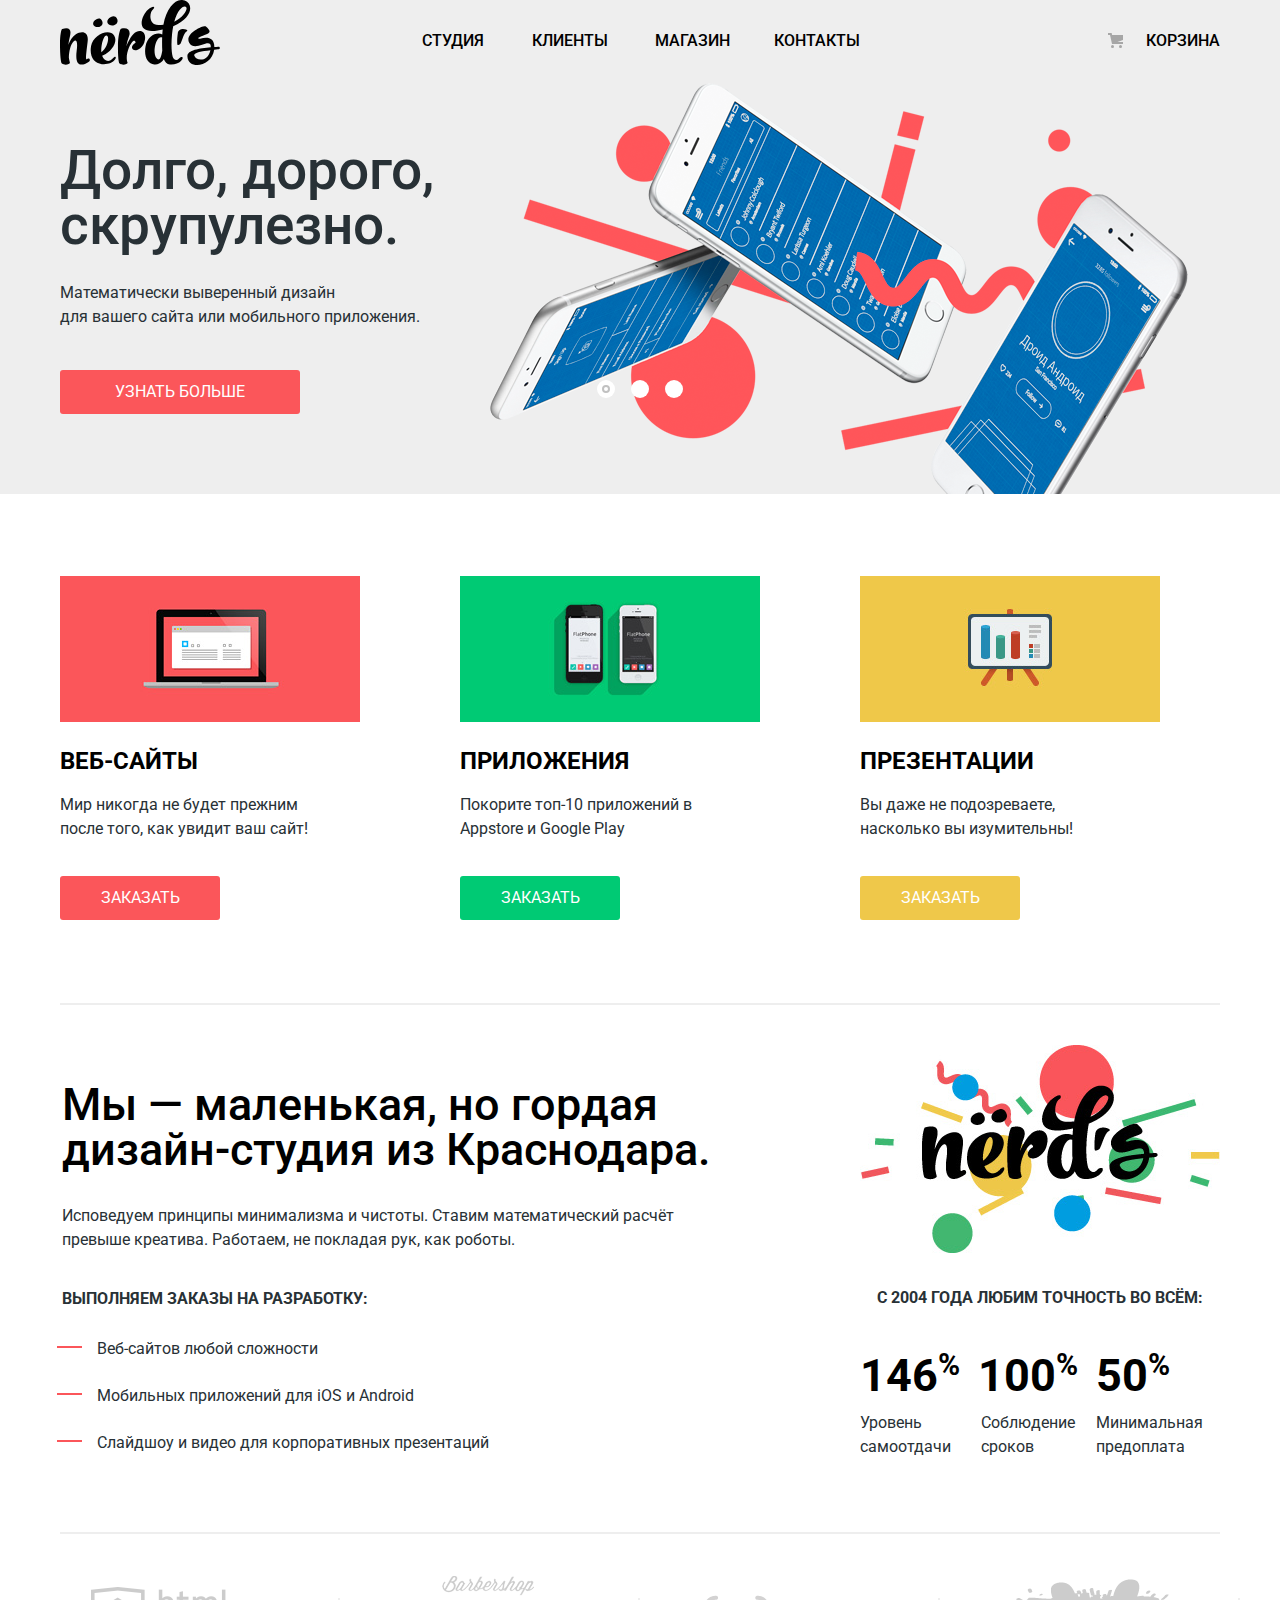
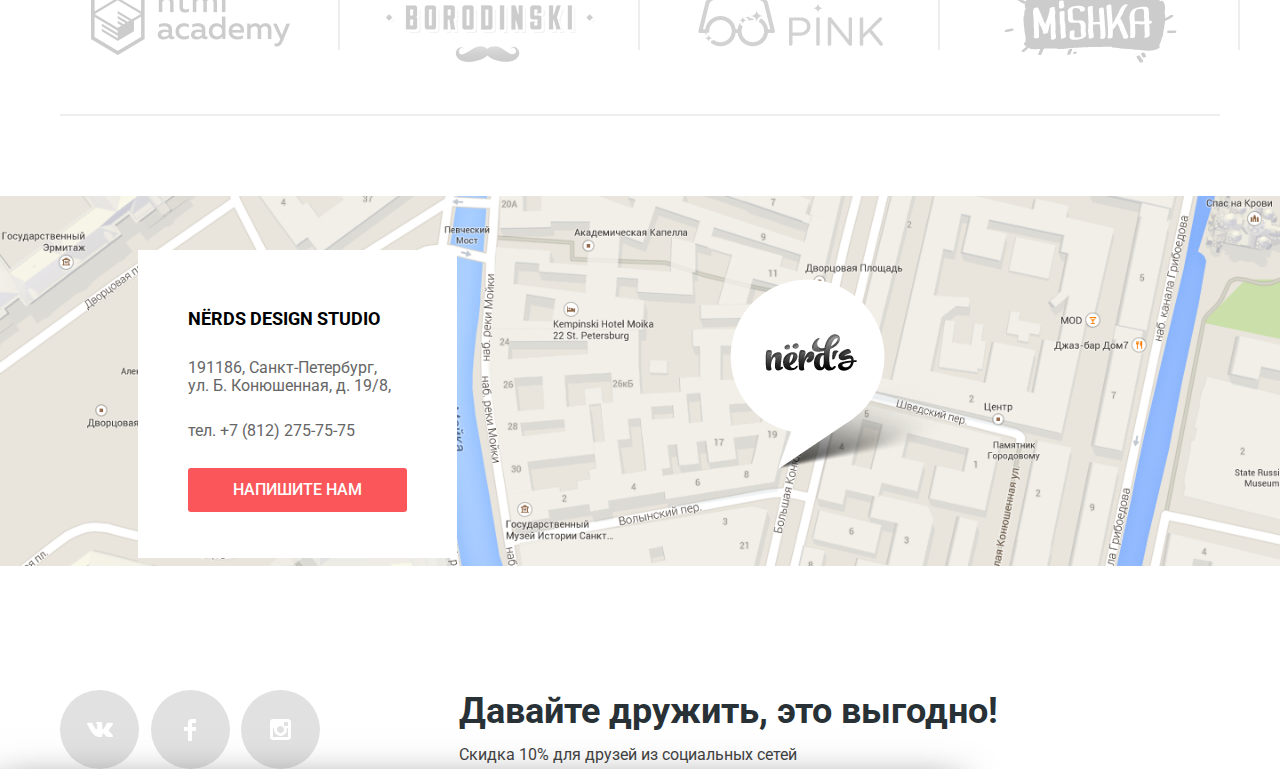
==== index.html @ db9b7631 "homework n 6" ====
<!DOCTYPE html>
<html lang="ru">

<head>
  <meta charset="utf-8">
  <title>HTML Academy: Нёрдс</title>
  <link href="https://fonts.googleapis.com/css?family=Roboto:400,500,700&display=swap&subset=cyrillic" rel="stylesheet">
  <link rel="stylesheet" href="css/normalize.css">
  <link rel="stylesheet" href="css/style.css">
</head>

<body>
  <header class="main-header">
    <div class="container">
      <nav class="main-navigation">
        <a class="main-header-logo">
          <img src="img/nerds-logo.svg" width="160" height="65" alt="Логотип студии Нёрдс">
        </a>
        <ul class="site-navigation reset-list">
          <li><a href="#">Студия</a></li>
          <li><a href="#">Клиенты</a></li>
          <li><a href="catalog.html">Магазин</a></li>
          <li><a href="#">Контакты</a></li>
        </ul>
        <ul class="user-navigation reset-list">
          <li>
            <a class="basket" href="#">Корзина</a>
          </li>
        </ul>
      </nav>
    </div>
  </header>

  <section class="slider">
    <div class="container">
      <h2 class="visually-hidden">Преимущества</h2>
      <input class="visually-hidden" type="radio" id="product-1" name="toggle" checked>
      <input class="visually-hidden" type="radio" id="product-2" name="toggle">
      <input class="visually-hidden" type="radio" id="product-3" name="toggle">

      <div class="slider-controls">
        <label class="slider-controls-item slider-controls-item--1" for="product-1">Первый</label>
        <label class="slider-controls-item slider-controls-item--2" for="product-2">Второй</label>
        <label class="slider-controls-item slider-controls-item--3" for="product-3">Третий</label>

        <i class="active"></i>
        <i></i>
        <i></i>
      </div>

      <ul class="slider-list reset-list">
        <li class="slider-item">
          <h3 class="reset-text">Долго, дорого,<br> скрупулезно.</h3>
          <p class="reset-text">Математически выверенный дизайн <br> для вашего сайта или мобильного приложения.</p>
          <a class="slider-item-button button" href="#">Узнать больше</a>
        </li>
        <li class="slider-item">
          <h3 class="reset-text">Любим математику как никто другой</h3>
          <p class="reset-text">Никакого креатива, только математические формулы <br> для расчета идеальных пропорций.</p>
          <a class="slider-item-button button" href="#">Узнать больше</a>
        </li>
        <li class="slider-item">
          <h3 class="reset-text">Только ночь,<br> только хардкор</h3>
          <p class="reset-text">Работать днем, как все? Мы против этого.<br> Ближе к полуночи работа только начинается.</p>
          <a class="slider-item-button button" href="#">Узнать больше</a>
        </li>
      </ul>
    </div>
  </section>

  <main class="container">
    <h2 class="visually-hidden">Наши услуги</h2>
    <section class="advantages">

      <div class="advantages-item">
        <div class="advantages-image-wrapper">
          <img src="img/advantage-picture-red.png" alt="Заказать веб-сайт" width="300" height="146">
        </div>
        <h3 class="reset-text">Веб-сайты</h3>
        <p class="reset-text">Мир никогда не будет прежним после того, как увидит ваш сайт!</p>
        <a class="button button-advantages" href="#">Заказать</a>
      </div>

      <div class="advantages-item">
        <div class="advantages-image-wrapper">
          <img src="img/advantage-picture-green.png" alt="Заказать приложение" width="300" height="146">
        </div>
        <h3 class="reset-text">Приложения</h3>
        <p class="reset-text">Покорите топ-10 приложений в Appstore и Google Play</p>
        <a class="button green button-advantages" href="#">Заказать</a>
      </div>

      <div class="advantages-item">
        <div class="advantages-image-wrapper">
          <img src="img/advantage-picture-yellow.png" alt="Заказать презентацию" width="300" height="146">
        </div>
        <h3 class="reset-text">Презентации</h3>
        <p class="reset-text">Вы даже не подозреваете, насколько вы изумительны!</p>
        <a class="button yellow button-advantages" href="#">Заказать</a>
      </div>
    </section>


    <h3 class="visually-hidden">О студии Нёрдс</h3>
    <div class="about">
      <section class="studio-nerds">
        <h3 class="who-we-are reset-text">Мы — маленькая, но гордая дизайн-студия из Краснодара.</h3>
        <p class="reset-text">Исповедуем принципы минимализма и чистоты. Ставим математический расчёт превыше креатива.
          Работаем, не покладая рук, как роботы.</p>
        <div class="services-wrapper">
          <h4 class="reset-text">Выполняем заказы на разработку:</h4>
          <ul class="reset-list">
            <li class="services-list">Веб-сайтов любой сложности</li>
            <li class="services-list">Мобильных приложений для iOS и Android</li>
            <li class="services-list">Слайдшоу и видео для корпоративных презентаций</li>
          </ul>
        </div>
      </section>

      <section class="stats-nerds">
        <div class="nerds-picture-wrapper">
          <img src="img/nerds-picture.png" alt="Логотип Студии Нёрдс" width="360" height="208">
        </div>
        <h4 class="what-we-do reset-text">С 2004 года любим точность во всём:</h4>
        <ul class="stat-percents reset-list">
          <li class="percents">146<sup class="percents sup">%</sup></li>
          <li class="percents">100<sup class="percents sup">%</sup></li>
          <li class="percents">50<sup class="percents sup">%</sup></li>
        </ul>
        <ul class="great-conditions reset-list">
          <li class="great-great-conditions">Уровень самоотдачи</li>
          <li class="great-great-conditions">Соблюдение сроков</li>
          <li class="great-great-conditions">Минимальная предоплата</li>
        </ul>
      </section>
    </div>

    <section class="partners">
      <h3 class="visually-hidden">Логотипы партнёров</h3>
      <ul class="partners-list reset-list">
        <li> <a href="https://htmlacademy.ru/intensive/htmlcss"><img src="img/htmlacademy-logo.png" width="199" height="68" alt="Логотип Html Academy"></a></li>
        <li><a href="#"><img src="img/borodinski-logo.png" width="209" height="90" alt="Логотип Бородинский"></a></li>
        <li><a href="#"><img src="img/pink-logo.png" width="185" height="52" alt="Логотип Пинк"></a></li>
        <li><a href="#"><img src="img/mishka-logo.png" width="173" height="84" alt="Логотип Мишка"></a></li>
      </ul>
    </section>
  </main>


  <footer class="main-footer">
    <section class="contacts">
      <h3 class="visually-hidden">Как нас найти?</h3>
      <div class="map-wrapper">
        <div class="write-us">
          <div class="write-us-text">
            <span class="write-us-name reset-text">NЁRDS DESIGN STUDIO</span>
            <address>191186, Санкт-Петербург, <br> ул. Б. Конюшенная, д. 19/8, </address>
            <br>
            <span class="tel">тел. +7 (812) 275-75-75</span>
            <a href="write-us.html" class="button button-write-us">Напишите нам</a>
          </div>
        </div>
        <img src="img/map.png" width="1440" height="416" alt="Карта с адресом компании: ул. Большая Конюшенная 19/8, Санкт-Петербург">
      </div>


    </section>
    <div class="container main-footer-content">
      <section class="footer-social">
        <h3 class="visually-hidden">Студия Нёрдс в соцсетях</h3>
        <ul class="reset-list">
          <li>
            <a class="social-button" href="#"><span class="visually-hidden">В контакте</span>
              <svg xmlns="http://www.w3.org/2000/svg" width="26" height="15" viewBox="0 0 26 15">
                <path fill="#FFF"
                  d="M16.138 11.51c.956-.309 2.18 2.04 3.483 2.939.978.681 1.727.534 1.727.534l3.473-.05s1.815-.112.957-1.554c-.071-.12-.503-1.069-2.585-3.022-2.177-2.043-1.882-1.712.739-5.244 1.597-2.153 2.236-3.468 2.036-4.028-.192-.539-1.365-.399-1.365-.399L20.69.713c-.381.001-.704.119-.851.515-.003.004-.621 1.666-1.445 3.079-1.741 2.989-2.436 3.148-2.724 2.961-.661-.433-.494-1.737-.494-2.664 0-2.897.432-4.105-.846-4.417-.427-.104-.739-.172-1.828-.182-1.392-.021-2.574 0-3.244.329-.445.223-.786.712-.579.74.26.035.843.16 1.155.586.401.552.389 1.789.389 1.789s.229 3.411-.54 3.834c-.528.29-1.25-.302-2.803-3.016-.793-1.388-1.392-2.922-1.392-2.922s-.116-.285-.326-.441c-.25-.185-.6-.244-.6-.244L.848.684S.29.7.085.946c-.182.218-.015.668-.015.668s2.909 6.881 6.203 10.347c3.02 3.182 6.452 2.971 6.452 2.971h1.555s.469-.054.709-.312c.224-.24.214-.691.214-.691s-.031-2.109.935-2.419z" />
              </svg>
            </a>
          </li>
          <li>
            <a class="social-button" href="#"><span class="visually-hidden">Facebook</span>
              <svg xmlns="http://www.w3.org/2000/svg" width="12" height="22" viewBox="0 0 12 22">
                <path fill="#FFF" d="M12 4V0H8a4 4 0 0 0-4 4v4H0v4h4v10h4V12h4V8H8V4h4z" />
              </svg>
            </a>
          </li>
          <li>
            <a class="social-button" href="#"><span class="visually-hidden">Instagram</span>
              <svg xmlns="http://www.w3.org/2000/svg" width="21" height="21" viewBox="0 0 21 21">
                <path fill="#fff"
                  d="M18 0H3C1.35 0 0 1.35 0 3v15c0 1.65 1.35 3 3 3h15c1.65 0 3-1.35 3-3V3c0-1.65-1.35-3-3-3zm-7.5 7c1.93 0 3.5 1.57 3.5 3.5S12.43 14 10.5 14 7 12.43 7 10.5 8.57 7 10.5 7zM18 18H3V9h1.181A6.504 6.504 0 0 0 4 10.5a6.5 6.5 0 1 0 13 0 6.45 6.45 0 0 0-.181-1.5H18zm0-11h-4V3h4z" />
              </svg>
            </a>
          </li>
          <!--здесь может быть еще одна кнопка<li><a class="social-button" href="#"></a></li>-->
        </ul>
      </section>
      <div class="social-discount">
        <h4 class="reset-text">Давайте дружить, это выгодно!</h4>
        <!--здесь нужно поменять х4 на p и добавть скрытый визуалли хидден заголовок "нердс в социальных сетях""-->
        <p class="reset-text">Скидка 10% для друзей из социальных сетей</p>
      </div>
    </div>
  </footer>


  <!--всплывающее окно записи в список-->
  <div class="popup-email-form">
    <h3 class="reset-text">Напишите нам</h3>
    <form class="contact-form" method="post" action="https://echo.htmlacademy.ru">
      <div class="name-email">
        <p class="reset-text">
          <label for="user-name">Ваше имя</label>
          <input class="input-text" id="user-name" type="text" name="name" placeholder="Имя Фамилия">
        </p>
      </div>
      <div class="name-email">
        <p class="reset-text">
          <label for="user-email">Ваш e-mail</label>
          <input class="input-text" id="user-email" type="email" name="email" placeholder="e-mail@example.com">
        </p>
      </div>
      <p class="reset-text">
        <label for="message-text">Текст письма</label>
        <input class="input-text" id="message-text" type="text" name="text" placeholder="В свободной форме">
      </p>
      <button class="button" type="submit">Отправить</button>
    </form>
    <button class="modal-close" type="button">Закрыть</button>
  </div>
</body>

</html>
---- css/style.css ----
body {
  margin: 0;
  padding: 0;
  font-family: "Roboto", Arial, sans-serif;
  font-size: 16px;
  line-height: 24px;
  font-weight: normal;
  font-style: normal;
  text-align: left;
  color: #283136;
  background-color: white;
}

a {
  text-decoration: none;
}

img {
  max-width: 100%;
  height: auto;
}

.visually-hidden:not(:focus):not(:active),
input[type="checkbox"].visually-hidden,
input[type="radio"].visually-hidden {
  position: absolute;
  width: 1px;
  height: 1px;
  margin: -1px;
  border: 0;
  padding: 0;
  white-space: nowrap;
  clip-path: inset(100%);
  clip: rect(0 0 0 0);
  overflow: hidden;
}

.main-header {
  background-color: #eeeeee;
}

.button {
  display: inline-block;
  width: 240px;
  padding: 13px 0;
  color: #ffffff;
  font-size: 16px;
  line-height: 18px;
  text-transform: uppercase;
  text-align: center;
  text-decoration: none;
  background-color: #fb565a;
  border-radius: 3px;
  border: none;
}

.button:hover,
.button:focus {
  background-color: #e74246;
}

.button:active {
  color: rgba(255, 255, 255, 0.3);
  background-color: #d7373b;
  box-shadow: 0 3px rgba(0, 0, 0, 0.1) inset;
}

.button.green {
  background-color: #00ca74;
}

.button.yellow {
  background-color: #efc84a;
}

.button-advantages {
  width: 160px;
  text-align: center;
}

.button.button-write-us {
  width: 219px;
  font-weight: 500;
  text-align: center;
}

.button.button-write-us:hover,
.button.button-write-us:focus {
  background-color: #e74246;
  outline: inherit;
}

.button.button-write-us:active {
  box-shadow: inset 0px 3px 0 0 rgba(0, 1, 1, 0.1);
  background-color: #d7373b;
}

.button.button-sort-by {
  width: 260px;
  height: 50px;
  background-color: #eeeeee;
  font: inherit;
  font-size: 16px;
  line-height: 18px;
  font-weight: 500;
  color: #000000;
}

.button.button-sort-by:hover,
.button.button-sort-by:focus {
  background-color: #dfdfdf;
  outline: inherit;
}

.button.button-sort-by:active {
  box-shadow: inset 0px 3px 0 0 rgba(0, 1, 1, 0.1);
  background-color: #d5d5d5;
  outline: #d5d5d5;
}

.button.button-price {
  width: 200px;
  font-size: 16px;
  font-weight: 500;
  text-align: center;
  color: #ffffff;
  margin: 0 auto;
}

.reset-text {
  margin: 0;
}

.reset-list {
  padding: 0;
  margin: 0;
  list-style: none;
}

.reset-fieldset {
  margin: 0;
  padding: 0;
  border: 0;
}

/*navigation*/
.main-navigation {
  display: flex;
  text-transform: uppercase;
  align-items: center;
}

.main-header-logo {
  width: 160px;
  height: 65px;
}

.main-header-logo[href]:hover img {
  opacity: 80%;
}

.main-header-logo[href]:active img {
  opacity: 30%;
}

.site-navigation {
  display: flex;
  flex-wrap: wrap;
  width: 445px;
  margin-left: 202px;
  margin-right: 0;
  padding-top: 17px;
}

.site-navigation li {
  margin-right: 48px;
}

.site-navigation li:nth-child(2) {
  margin-right: 47px;
}

.site-navigation li:nth-child(3) {
  margin-right: 44px;
}

.site-navigation li:last-child {
  margin-right: 0;
}

.site-navigation a {
  line-height: 30px;
  color: #000000;
  font-weight: 500;
}

.site-navigation a:hover {
  color: #fb565a;
}

.site-navigation a:active {
  color: rgba(0, 0, 0, 0.3);
}

.user-navigation {
  width: 112px;
  display: flex;
  justify-content: flex-end;
  list-style: none;
  text-decoration: none;
  color: #283136;
  margin: 0;
  margin-left: auto;
  padding: 0;
  padding-top: 10px;
}

.user-navigation a {
  display: flex;
  justify-content: flex-end;
  text-decoration: none;
  color: #000000;
  font-weight: 500;
}

.user-navigation a:hover {
  color: #fb565a;
}

.user-navigation a:active {
  color: rgba(0, 0, 0, 0.3);
}

.user-navigation .basket {
  position: relative;
  padding-left: 27px;
  padding-top: 6px;
}

.basket::before {
  content: "";
  position: absolute;
  top: 10px;
  left: -11px;
  width: 15px;
  height: 15px;
  background-image: url("../img/basket-icon.svg");
  background-repeat: no-repeat;
}

.container {
  width: 1200px;
  margin: 0 auto;
  padding: 0 20px;
  box-sizing: border-box;
}

/*slider*/
/*здесь проверить переключается ли???*/
.slider {
  position: relative;
  background-color: #eeeeee;
  margin-bottom: 82px;
}

.slider-controls {
  position: absolute;
  left: 50%;
  bottom: 104px;
  z-index: 100;
  width: 160px;
  height: 18px;
  text-align: center;
  font-size: 0;
  transform: translateX(-50%);
}

.slider-controls i {
  position: relative;
  display: inline-block;
  width: 18px;
  height: 18px;
  padding: 8px;
  border-radius: 50%;
  cursor: pointer;
}

.slider-controls i::after {
  content: "";
  position: absolute;
  top: 8px;
  left: 8px;
  z-index: 1;
  width: 18px;
  height: 18px;
  background: #ffffff;
  border-radius: 50%;
}

.slider-controls .active::before {
  content: "";
  position: absolute;
  left: 50%;
  top: 50%;
  z-index: 2;
  width: 4px;
  height: 4px;
  margin: -4px;
  background-color: inherit;
  border: 2px solid #c1c1c1;
  border-radius: 50%;
}

.slider-list {
  margin: 0;
  padding: 0;
}

.slider-item {
  display: none;
  padding: 78px 0 80px 0;
}

.slider-item:nth-child(1) {
  display: block;
}

.slider-item:nth-child(1) {
  background-image: url("../img/slide1.png");
  background-repeat: no-repeat;
  background-position: 93% 18px;
}

.slider-item:nth-child(2) {
  background-image: url("../img/slide2.png");
  background-repeat: no-repeat;
  background-position: 100% 0;
}

.slider-item:nth-child(3) {
  background-image: url("../img/slide3.png");
  background-repeat: no-repeat;
  background-position: 100% 20px;
}

.slider-item h3 {
  max-width: 600px;
  margin: 0;
  margin-bottom: 27px;
  font-size: 55px;
  line-height: 55px;
  font-weight: 500;
}

.slider-item p {
  max-width: 430px;
  margin: 0;
  padding-top: 1px;
  margin-bottom: 41px;
}

/*main-index*/
.advantages {
  margin: 0;
  padding: 0;
  display: flex;
  border-bottom: 2px solid #eeeeee;
}

.advantages-image-wrapper {
  width: 300px;
  height: 146px;
  margin-bottom: 24px;
}

.advantages-item {
  width: 300px;
  margin-right: 100px;
  margin-bottom: 83px;
}

.advantages-item:last-child {
  margin-right: 0;
}

.advantages-item p {
  width: 264px;
  margin-bottom: 3px;
}

.advantages h3 {
  margin-bottom: 17px;
  font-size: 24px;
  font-weight: bold;
  line-height: 30px;
  letter-spacing: normal;
  text-align: left;
  text-transform: uppercase;
  color: #000000;
}

.advantages-item p {
  margin-bottom: 35px;
}

.about {
  display: flex;
  justify-content: space-between;
  margin-bottom: 54px;
  padding-left: 2px;
}

.about li {
  list-style: none;
}

.studio-nerds {
  width: 650px;
  text-align: left;
  display: flex;
  flex-direction: column;
}

.who-we-are {
  padding-bottom: 32px;
  padding-top: 77px;
  font-size: 45px;
  line-height: 45px;
  font-weight: 500;
  text-align: left;
  color: #000000;
}

.studio-nerds p {
  margin-bottom: 35px;
  font-size: 16px;
  text-align: left;
  line-height: 24px;
  color: #283136;
  width: 616px;
}

.services-wrapper {
  display: flex;
  flex-direction: column;
  width: 429px;
}

.services-list {
  position: relative;
  padding-left: 26px;
}

.services-list::before {
  content: "";
  position: absolute;
  top: 10px;
  margin-top: -1px;
  left: -5px;
  width: 25px;
  height: 2px;
  background-color: #fb565a;
  background-repeat: no-repeat;
}

.studio-nerds h4 {
  margin-bottom: 26px;
  text-align: left;
  font-size: 16px;
  font-weight: bold;
  line-height: 24px;
  text-transform: uppercase;
}

.studio-nerds li {
  vertical-align: top;
  padding-left: 35px;
  padding-bottom: 23px;
  line-height: 24px;
}

.nerds-picture-wrapper {
  margin-top: 40px;
  margin-bottom: 33px;
  width: 360px;
  height: 208px;
}

.stats-nerds {
  display: flex;
  flex-direction: column;
  width: 360px;
}

.what-we-do {
  margin-bottom: 50px;
  font-size: 16px;
  font-weight: bold;
  line-height: 24px;
  text-align: center;
  text-transform: uppercase;
}

.stat-percents {
  display: flex;
  flex-wrap: wrap;
  justify-content: space-between;
  width: 310px;
  font-size: 45px;
  font-weight: bold;
  line-height: 10px;
  text-align: left;
  color: #000000;
  margin-bottom: 30px;
}

.percents {
  font-size: 45px;
  font-weight: bold;
  line-height: 10px;
  text-align: left;
}

.sup {
  font-size: 30px;
}

.great-conditions {
  display: flex;
  flex-wrap: nowrap;
  justify-content: space-between;
  width: 390px;
}

.great-great-conditions {
  display: flex;
  align-items: flex-start;
}

.partners {
  border-top: 2px solid #eeeeee;
  border-bottom: 2px solid #eeeeee;
  margin-bottom: 80px;
}

.partners-list {
  display: flex;
}

.partners-list a {
  display: block;
}

.partners-list li {
  position: relative;
  display: flex;
  align-items: center;
  justify-content: center;
  width: 260px;
  height: 180px;
  margin-right: 40px;
}

.partners-list li::after {
  position: absolute;
  top: 50%;
  right: -20px;
  content: "";
  width: 2px;
  height: 52px;
  margin-top: -26px;
  background-color: #eeeeee;
}

.partners-list li:last-child {
  margin-right: 0;
}

.contacts {
  display: flex;
  justify-content: center;
}

/*catalog*/
.catalog-title-wrapper {
  background-color: #eeeeee;
  margin-bottom: 60px;
}

.catalog {
  width: 760px;
}

.catalog-title {
  text-align: center;
  margin: 0;
  padding: 0;
  padding-top: 80px;
  padding-bottom: 105px;
  font-size: 55px;
  line-height: 55px;
  font-weight: 500;
}

.catalog-columns {
  display: flex;
}

.price-and-item-type-filter {
  display: flex;
  flex-direction: column;
}

.catalog-shop {
  width: 760px;
  flex-wrap: wrap;
}

.catalog-list {
  display: flex;
  flex-wrap: wrap;
  padding: 0;
  list-style: none;
  margin-bottom: 40px;
}

.catalog-item {
  position: relative;
  width: 360px;
  margin-bottom: 20px;
}

.catalog-item:nth-child(2n) {
  margin-left: 40px;
}

.catalog-item:hover .catalog-popup {
  display: block;
}

.catalog-image-wrapper {
  display: flex;
  position: relative;
  width: 360px;
  height: 576px;
}

.catalog-popup {
  display: none;
  position: absolute;
  bottom: 0;
  left: 0;
  width: 360px;
  min-height: 231px;
  background-color: #eeeeee;
  text-align: center;
  padding-bottom: 43px;
}

.catalog-popup h3 {
  font-size: 18px;
  line-height: 30px;
  font-weight: bold;
  text-align: center;
  text-transform: uppercase;
  padding-top: 35px;
  padding-bottom: 25px;
}

.catalog-popup a {
  color: #000000;
  text-align: center;
}

.catalog-popup p {
  padding-bottom: 30px;
  font-size: 16px;
  line-height: 18px;
  text-align: center;
  color: #666666
}

.filters-section {
  display: flex;
  width: 261px;
  margin-right: 140px;
  flex-direction: column;
}

.legend {
  font-size: 18px;
  font-weight: bold;
  line-height: 30px;
  color: #000000;
  text-transform: uppercase;
}

.price-sorter {
  display: flex;
  align-items: center;
  margin-bottom: 59px;
}

.sort-title {
  margin-right: 257px;
  font-size: 18px;
  line-height: 18px;
  text-align: left;
  color: #000000;
  font-weight: bold;
  text-transform: uppercase;
}

.sort-by-category {
  display: flex;
}

.type-sorter-category {
  font-size: 14px;
  line-height: 18px;
  text-align: left;
  color: rgba(0, 0, 0, 0.3);
  text-transform: uppercase;
  margin-right: 27px;
}

.name-sorter-category {
  font-size: 14px;
  line-height: 18px;
  text-align: left;
  color: rgba(0, 0, 0, 0.3);
  text-transform: uppercase;
  margin-right: 48px;
}

.price-sorter-category {
  color: #000000;
  font-size: 14px;
  line-height: 18px;
  text-align: left;
  text-transform: uppercase;
  margin-right: 26px;
}

.down-icon {
  margin-right: 18px;
}

.up-icon {
  margin-right: 0;
}

.sort-by-priority {
  display: flex;
}

.filter-item {
  margin: 0;
  padding: 0;
  border: none;
  margin-bottom: 60px;
}

.range-filter {
  width: 260px;
  margin-top: 49px;
}

.filter-item legend {
  font-size: 18px;
  line-height: 24px;
  text-transform: uppercase;
  font-weight: 700;
}

.range-controls {
  position: relative;
  height: 41px;
  margin-bottom: 15px;
  padding-top: 39px;
  padding-right: 20px;
  padding-left: 20px;
  background-color: #f1f1f1;
  border-radius: 5px;
}

.range-controls .scale {
  height: 2px;
  background: #d7dcde;
}

.range-controls .bar {
  width: 70%;
  height: 2px;
  background: #00ca74;
}

.range-controls .toggle {
  position: absolute;
  top: 31px;
  left: 0;
  width: 4px;
  height: 4px;
  padding: 0;
  border: 8px solid #ffffff;
  background-color: #ababab;
  box-shadow: 0 2px 1px 0 #cfcfcf;
  border-radius: 50%;
  cursor: pointer;
}

.range-controls .toggle-min {
  left: 50px;
}

.range-controls .toggle-max {
  left: 110px;
}

.price-controls {
  font-size: 0;
}

.price-controls label {
  display: inline-block;
  width: 50%;
  font-size: 16px;
  text-transform: uppercase;
}

.price-controls input {
  width: 60px;
  padding: 8px 10px;
  margin-left: 10px;
  font-family: Roboto, Arial, sans-serif;
  font-size: 16px;
  text-align: center;
  color: #283136;
  border: none;
  border-radius: 5px;
  background: #f1f1f1;
}

.max-price {
  text-align: right;
}

.price-fieldset {
  margin-bottom: 62px;
}

.price-fieldset legend {
  margin-bottom: 56px;
}

.grid-fieldset {
  margin-bottom: 38px;
}

.grid-fieldset legend {
  margin-bottom: 21px;
}

.specificities-fieldset {
  margin-bottom: 50px;
}

.specificities-fieldset legend {
  margin-bottom: 22px;
}

.type li {
  margin-bottom: 15px;
}

.type li:last-child {
  margin-bottom: 0;
}

.details li {
  margin-bottom: 17px;
}

.details li:last-child {
  margin-bottom: 0;
}

.pagination-list {
  display: flex;
  flex-wrap: wrap;
  padding: 0;
  margin: 0;
  list-style: none;
}

.pagination-item {
  margin-right: 11px;
  font-weight: 500;
  text-align: center;
  text-transform: uppercase;
}

.pagination-item:last-child {
  margin-right: 0;
}

.pagination-item a {
  display: flex;
  text-align: center;
  padding-top: 16px;
  padding-right: 20px;
  padding-left: 16px;
  padding-bottom: 18px;
  color: #000000;
  background-color: #eeeeee;
  font-weight: 500;
  line-height: 15.5px;
  border: #dbdbdb solid 3px;
}

.pagination-item a:focus {
  background-color: #d5d5d5;
  opacity: 0.3;
}

.pagination-item a:active {
  color: #000000;
  box-shadow: inset 0px 3px 0 0 rgba(0, 1, 1, 0.1);
  background-color: #d5d5d5;
  border: #dbdbdb solid 3px;
}

.pagination-item-current a {
  color: #000000;
  background-color: #ffffff;
  border: #dbdbdb solid 3px;
  padding-top: 16px;
  padding-right: 20px;
  padding-left: 16px;
  padding-bottom: 18px;
}

.pagination-item a[href]:hover {
  background-color: #dfdfdf;
}

.pagination-item a[href]:focus,
.pagination-item a[href]:active {
  background-color: #d5d5d5;
  opacity: 0.3;
}

.pagination-item-next a {
  display: flex;
  background-color: #eeeeee;
  color: #000000;
  line-height: 18px;
  text-align: center;
  padding-top: 19px;
  padding-right: 79px;
  padding-bottom: 19px;
  padding-left: 78px;
  text-transform: uppercase;
  font-weight: 500;
}

/*footer*/
.main-footer .container {
  display: flex;
  align-items: center;
}

.map-wrapper {
  position: relative;
  width: 1440px;
  height: 416px;
  margin-bottom: 78px;
}

.map-wrapper::after {
  content: "";
  background-image: url(../img/map-marker.png);
  left: 57%;
  top: 20%;
  background-repeat: no-repeat;
  position: absolute;
  width: 231px;
  height: 190px;
}

.write-us {
  position: absolute;
  width: 319px;
  height: 308px;
  background-color: white;
  top: 54px;
  left: 138px;
}

.write-us-text {
  padding-top: 54px;
  padding-right: 50px;
  padding-left: 50px;
}

.write-us-name {
  display: inline-block;
  text-align: left;
  font-size: 18px;
  font-weight: bold;
  line-height: 30px;
  color: #000000;
  text-transform: uppercase;
  margin-bottom: 25px;
}

.write-us address {
  line-height: 18px;
  text-align: left;
  font-style: normal;
  color: #666666;
}

.tel {
  display: block;
  font-size: 16px;
  font-weight: normal;
  text-align: left;
  color: #666666;
  padding-bottom: 25px;
}

.main-footer {
  margin-top: 69px;
}

.footer-social {
  display: flex;
  list-style: none;
  margin-right: 139px;
}

.footer-social ul {
  display: flex;
  flex-wrap: wrap;
  justify-content: space-between;
  width: 260px;
  margin: 0 auto;
  padding: 0;
  list-style: none;
}

.social-button {
  display: flex;
  align-items: center;
  justify-content: center;
  width: 79px;
  height: 79px;
  border-radius: 50%;
  background-color: #e1e1e1;
}

.social-button:hover {
  background-color: #e74246;
}

.social-button:focus,
.social-button:active {
  background-color: #d7373b;
}

.social-button:hover path {
  fill: white;
}

.social-button:focus path {
  fill: #eeeeee;
  opacity: 0.3;
}

.social-button:active path {
  fill: #eeeeee;
  opacity: 0.3;
}

.social-discount {
  width: 545px;
}

.social-discount h4 {
  display: flex;
  font-size: 36px;
  font-weight: bold;
  line-height: 36px;
}

.social-discount p {
  display: flex;
  font-size: 16px;
  line-height: 22px;
  color: #444444;
  text-align: left;
  font-style: normal;
  padding-top: 15px;
}

/*модальное окно*/

/*.popup-email-form {
  display: none;
}*/
.popup-email-form {
  display: flex;
  position: fixed;
  text-align: center;
  width: 960px;
  height: 590px;
  background-color: #eeeeee;
  box-shadow: 0px 20px 40px 0 rgba(0, 1, 1, 0.75);
}

.popup-email-form h3 {
  display: flex;
  width: 306px;
  height: 33px;
  font-size: 45px;
  font-weight: 500;
  line-height: 45px;
  text-align: left;
  color: #000000;
}

.popup-email-form p {
  width: 360px;
  height: 50px;
  border: solid 2px #d7dcde;
}

.popup-email-form input {
  width: 100%;
  border: solid 2px #d7dcde;
}

.input-text {
  vertical-align: center;
  font: inherit;
  color: rgba(68, 68, 68, 0.5);
  font-size: 16px;
  line-height: 18px;
  text-align: left;
  background-color: #ffffff;
  border: 2px solid  #d7dcde;
}

.input-text:hover {
  border: 2px solid  #b4b9bb;
}
.input-text:focus {
  border: 2px solid #000000;
}
.input-text:invalid {
  color: #e74246;
  border: 2px solid #e74246;
}

.popup-email-form .text-message-content {
  width: 100%;
}

.name-email {
  display: flex;
  justify-content: space-between;
  font-size: 16px;
  line-height: 18px;
  font-weight: bold;
  text-align: left;
  color: #000000;
}

.close-button {
  position: absolute;
  top: 490%;
  left: 20%;
  width: 21px;
  height: 21px;
}
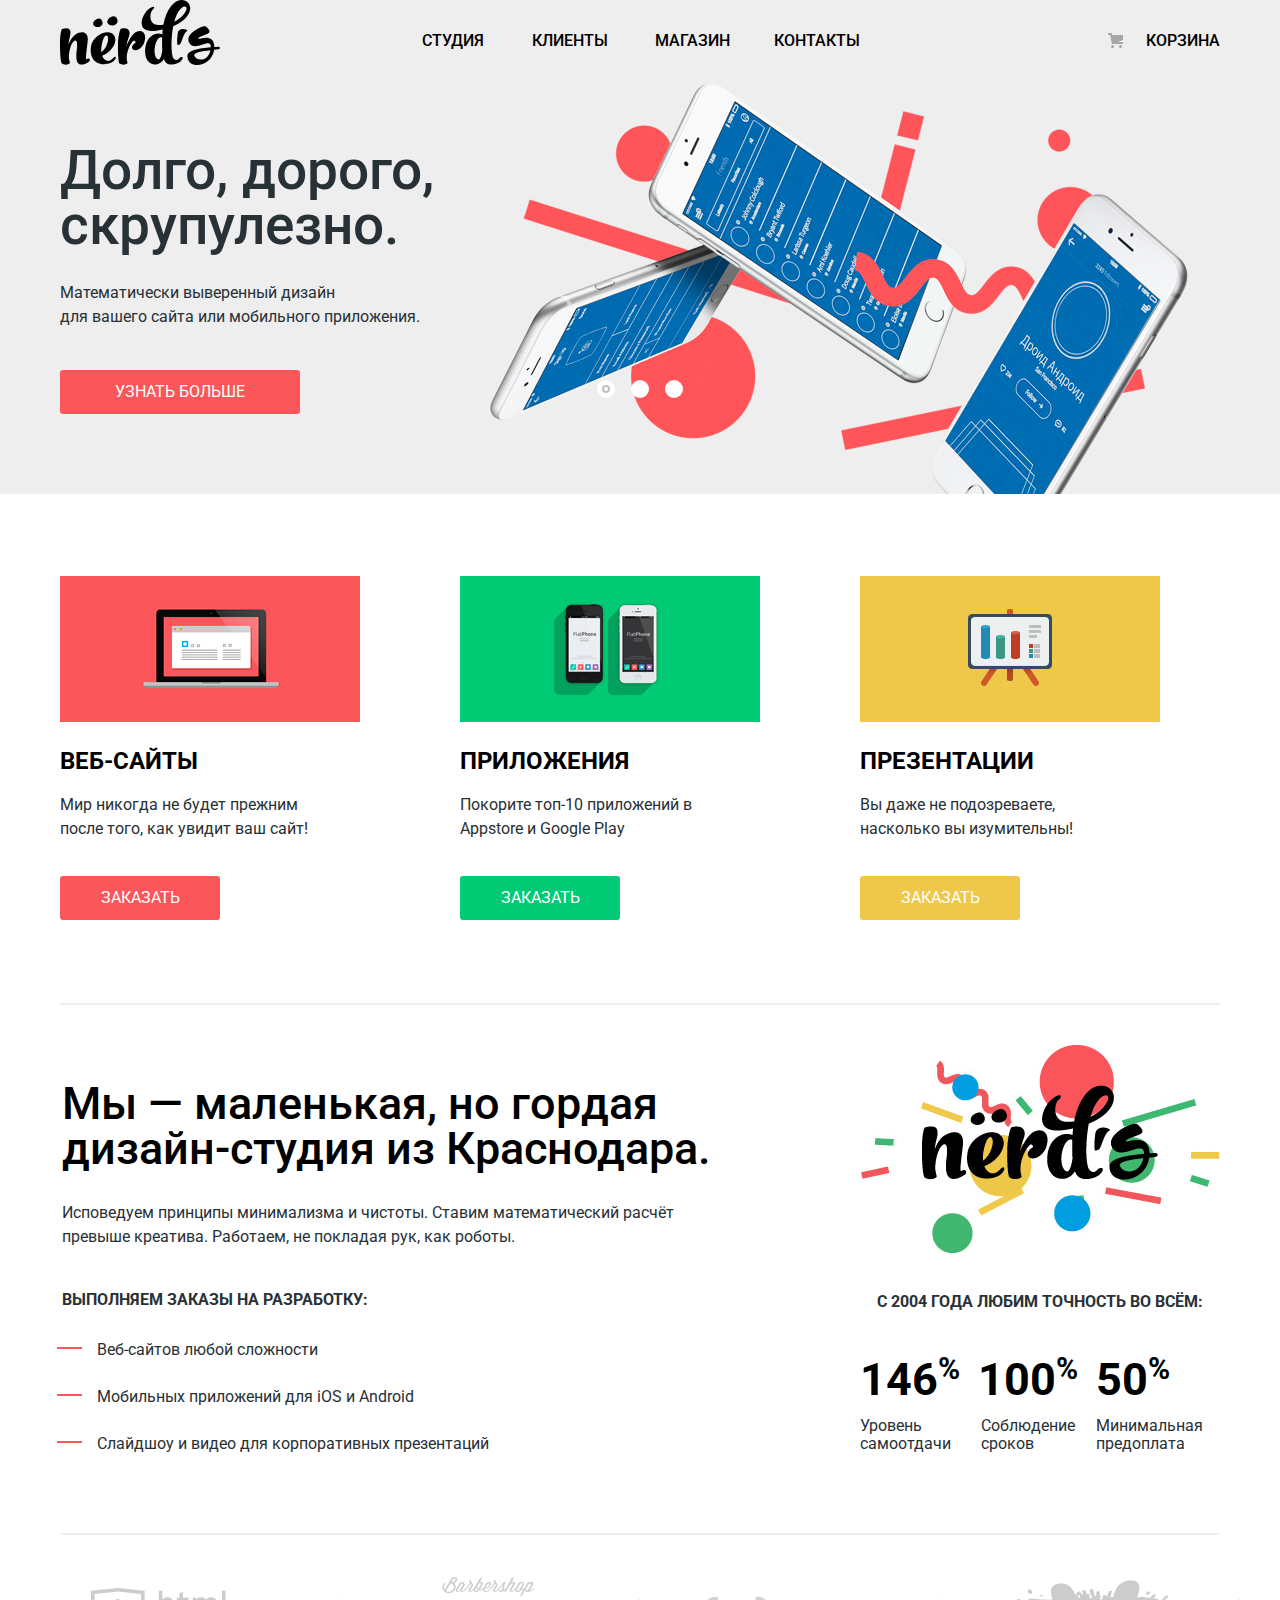
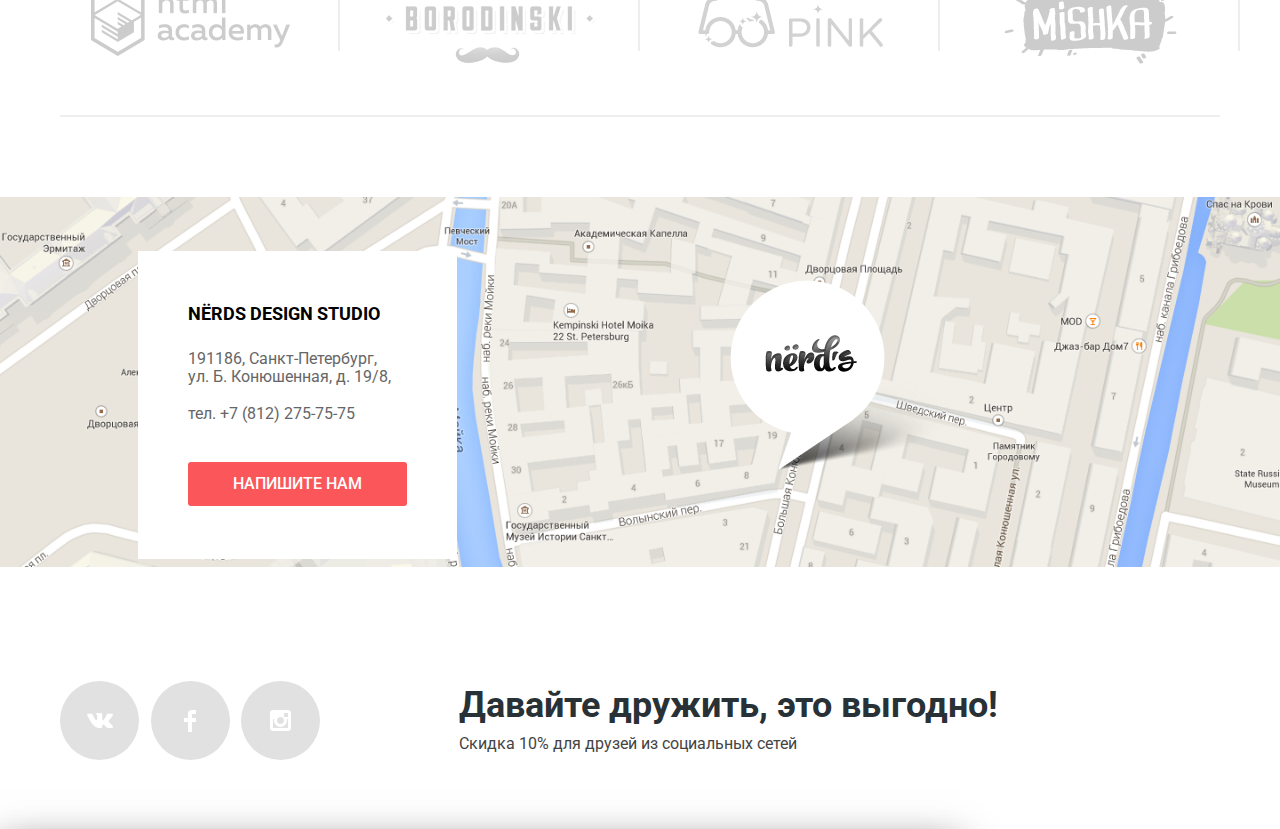
==== commit f3b0b6c9: "homework N 7" ====
--- a/index.html
+++ b/index.html
@@ -138,10 +138,10 @@
     <section class="partners">
       <h3 class="visually-hidden">Логотипы партнёров</h3>
       <ul class="partners-list reset-list">
-        <li> <a href="https://htmlacademy.ru/intensive/htmlcss"><img src="img/htmlacademy-logo.png" width="199" height="68" alt="Логотип Html Academy"></a></li>
-        <li><a href="#"><img src="img/borodinski-logo.png" width="209" height="90" alt="Логотип Бородинский"></a></li>
-        <li><a href="#"><img src="img/pink-logo.png" width="185" height="52" alt="Логотип Пинк"></a></li>
-        <li><a href="#"><img src="img/mishka-logo.png" width="173" height="84" alt="Логотип Мишка"></a></li>
+        <li class="partners-item partners-item--htmlacademy"><a href="https://htmlacademy.ru/intensive/htmlcss"><img src="img/htmlacademy-logo.png" width="199" height="68" alt="Логотип Html Academy"></a></li>
+        <li class="partners-item partners-item--borodinski"><a href="#"><img src="img/borodinski-logo.png" width="209" height="90" alt="Логотип Бородинский"></a></li>
+        <li class="partners-item partners-item--pink"><a href="#"><img src="img/pink-logo.png" width="185" height="52" alt="Логотип Пинк"></a></li>
+        <li class="partners-item partners-item--mishka"><a href="#"><img src="img/mishka-logo.png" width="173" height="84" alt="Логотип Мишка"></a></li>
       </ul>
     </section>
   </main>
--- a/css/style.css
+++ b/css/style.css
@@ -41,6 +41,7 @@
 
 .button {
   display: inline-block;
+  vertical-align: baseline;
   width: 240px;
   padding: 13px 0;
   color: #ffffff;
@@ -198,8 +199,25 @@
   color: #fb565a;
 }
 
+.site-navigation a:focus {
+  color: rgba(0, 0, 0, 0.3);
+}
+
 .site-navigation a:active {
-  color: rgba(0, 0, 0, 0.3);
+  position: relative;
+  color: #000000;
+}
+
+.site-navigation a:active::after {
+  content: "";
+  position: absolute;
+  top: 100%;
+  left: 0;
+  margin-top: 12px;
+  width: 74px;
+  height: 2px;
+  background-color: #fb565a;
+  background-repeat: no-repeat;
 }
 
 .user-navigation {
@@ -278,6 +296,7 @@
 .slider-controls i {
   position: relative;
   display: inline-block;
+  vertical-align: baseline;
   width: 18px;
   height: 18px;
   padding: 8px;
@@ -422,8 +441,8 @@
 }
 
 .who-we-are {
-  padding-bottom: 32px;
-  padding-top: 77px;
+  padding-bottom: 30px;
+  padding-top: 76px;
   font-size: 45px;
   line-height: 45px;
   font-weight: 500;
@@ -432,7 +451,7 @@
 }
 
 .studio-nerds p {
-  margin-bottom: 35px;
+  margin-bottom: 39px;
   font-size: 16px;
   text-align: left;
   line-height: 24px;
@@ -481,7 +500,7 @@
 
 .nerds-picture-wrapper {
   margin-top: 40px;
-  margin-bottom: 33px;
+  margin-bottom: 37px;
   width: 360px;
   height: 208px;
 }
@@ -519,6 +538,7 @@
   font-weight: bold;
   line-height: 10px;
   text-align: left;
+  margin-bottom: 2px;
 }
 
 .sup {
@@ -535,6 +555,8 @@
 .great-great-conditions {
   display: flex;
   align-items: flex-start;
+  font-size: 16px;
+  line-height: 18px;
 }
 
 .partners {
@@ -591,6 +613,10 @@
   width: 760px;
 }
 
+.catalog-shop {
+  padding-top: 30px;
+}
+
 .catalog-title {
   text-align: center;
   margin: 0;
@@ -621,13 +647,13 @@
   flex-wrap: wrap;
   padding: 0;
   list-style: none;
-  margin-bottom: 40px;
+  margin-bottom: -10px;
 }
 
 .catalog-item {
   position: relative;
   width: 360px;
-  margin-bottom: 20px;
+  margin-bottom: 73px;
 }
 
 .catalog-item:nth-child(2n) {
@@ -643,6 +669,23 @@
   position: relative;
   width: 360px;
   height: 576px;
+}
+
+.catalog-image-wrapper::before {
+  content: "";
+  position: absolute;
+  top: -40px;
+  left: 0px;
+  width: 360px;
+  height: 40px;
+  background-image: url("../img/browser.svg");
+  background-repeat: no-repeat;
+  background-position: 0 0;
+  opacity: 0.12;
+}
+
+.catalog-image-wrapper:hover::before {
+  opacity: 1;
 }
 
 .catalog-popup {
@@ -667,6 +710,15 @@
   padding-bottom: 25px;
 }
 
+.catalog-popup h3:hover {
+  color: #fb565a;
+}
+
+.catalog-popup h3:focus,
+.catalog-popup h3:active {
+  color: rgba(0, 0, 0, 0.3);
+}
+
 .catalog-popup a {
   color: #000000;
   text-align: center;
@@ -680,6 +732,7 @@
   color: #666666
 }
 
+/*разметка фильтров*/
 .filters-section {
   display: flex;
   width: 261px;
@@ -702,7 +755,8 @@
 }
 
 .sort-title {
-  margin-right: 257px;
+  margin-top: -5px;
+  margin-right: 264px;
   font-size: 18px;
   line-height: 18px;
   text-align: left;
@@ -737,6 +791,7 @@
   color: #000000;
   font-size: 14px;
   line-height: 18px;
+  font-weight: normal;
   text-align: left;
   text-transform: uppercase;
   margin-right: 26px;
@@ -776,7 +831,7 @@
 .range-controls {
   position: relative;
   height: 41px;
-  margin-bottom: 15px;
+  margin-bottom: 17px;
   padding-top: 39px;
   padding-right: 20px;
   padding-left: 20px;
@@ -810,19 +865,21 @@
 }
 
 .range-controls .toggle-min {
-  left: 50px;
+  left: 20px;
 }
 
 .range-controls .toggle-max {
-  left: 110px;
+  left: 60%;
 }
 
 .price-controls {
   font-size: 0;
+  margin-bottom: -5px;
 }
 
 .price-controls label {
   display: inline-block;
+  vertical-align: baseline;
   width: 50%;
   font-size: 16px;
   text-transform: uppercase;
@@ -854,13 +911,103 @@
 }
 
 .grid-fieldset {
-  margin-bottom: 38px;
+  margin-bottom: 41px;
 }
 
 .grid-fieldset legend {
   margin-bottom: 21px;
 }
 
+.filter-option label {
+  position: relative;
+  display: block;
+  cursor: pointer;
+  user-select: none;
+}
+
+.filter-input-radio+label::before {
+  content: "";
+  position: absolute;
+  left: -36px;
+  top: -2px;
+  width: 25px;
+  height: 25px;
+  background-image: url("../img/radio-off.svg");
+  background-repeat: no-repeat;
+  background-position: 0 0;
+  opacity: 0.4;
+}
+
+.filter-input-radio+label:hover::before {
+  opacity: 1;
+}
+
+.filter-input-radio+label:disabled::before {
+  opacity: 0.1;
+}
+
+.filter-input-radio:checked+label::before {
+  content: "";
+  position: absolute;
+  left: -36px;
+  top: -2px;
+  width: 25px;
+  height: 25px;
+  background-image: url("../img/radio-on.svg");
+  background-repeat: no-repeat;
+  background-position: 0 0;
+  opacity: 0.4;
+}
+
+.filter-input-radio:checked:hover+label::before {
+  opacity: 1;
+}
+
+.filter-input-radio:checked:disabled+label::before {
+  opacity: 0.1;
+}
+
+.filter-input-checkbox+label::before {
+  content: "";
+  position: absolute;
+  left: -34px;
+  top: 0px;
+  width: 27px;
+  height: 23px;
+  background-image: url("../img/checkbox-off.svg");
+  background-repeat: no-repeat;
+  background-position: 0 0;
+  opacity: 0.4;
+}
+
+.filter-input-checkbox:hover+label::before {
+  opacity: 1;
+}
+
+.filter-input-checkbox:disabled+label::before {
+  opacity: 0.1;
+}
+
+.filter-input-checkbox:checked+label::before {
+  content: "";
+  position: absolute;
+  left: -34px;
+  top: 0px;
+  width: 27px;
+  height: 23px;
+  background-image: url("../img/checkbox-on.svg");
+  background-repeat: no-repeat;
+  background-position: 0 0;
+}
+
+.filter-input-checkbox:checked:hover+label::before {
+  opacity: 1;
+}
+
+.filter-input-checkbox:checked:disabled+label::before {
+  opacity: 0.1;
+}
+
 .specificities-fieldset {
   margin-bottom: 50px;
 }
@@ -869,6 +1016,11 @@
   margin-bottom: 22px;
 }
 
+.type {
+  margin-top: -3px;
+  margin-left: 35px;
+}
+
 .type li {
   margin-bottom: 15px;
 }
@@ -877,11 +1029,21 @@
   margin-bottom: 0;
 }
 
+.details {
+  margin-top: -6px;
+  margin-left: 36px;
+}
+
 .details li {
   margin-bottom: 17px;
 }
 
+.details li:nth-child(3) {
+  margin-top: -2px;
+}
+
 .details li:last-child {
+  margin-top: -2px;
   margin-bottom: 0;
 }
 
@@ -908,9 +1070,9 @@
   display: flex;
   text-align: center;
   padding-top: 16px;
-  padding-right: 20px;
+  padding-right: 19px;
   padding-left: 16px;
-  padding-bottom: 18px;
+  padding-bottom: 15px;
   color: #000000;
   background-color: #eeeeee;
   font-weight: 500;
@@ -934,10 +1096,6 @@
   color: #000000;
   background-color: #ffffff;
   border: #dbdbdb solid 3px;
-  padding-top: 16px;
-  padding-right: 20px;
-  padding-left: 16px;
-  padding-bottom: 18px;
 }
 
 .pagination-item a[href]:hover {
@@ -956,7 +1114,7 @@
   color: #000000;
   line-height: 18px;
   text-align: center;
-  padding-top: 19px;
+  padding-top: 17px;
   padding-right: 79px;
   padding-bottom: 19px;
   padding-left: 78px;
@@ -972,7 +1130,7 @@
 
 .map-wrapper {
   position: relative;
-  width: 1440px;
+  width: 100%;
   height: 416px;
   margin-bottom: 78px;
 }
@@ -998,24 +1156,26 @@
 }
 
 .write-us-text {
-  padding-top: 54px;
+  padding-top: 48px;
   padding-right: 50px;
   padding-left: 50px;
 }
 
 .write-us-name {
   display: inline-block;
+  vertical-align: baseline;
   text-align: left;
   font-size: 18px;
   font-weight: bold;
   line-height: 30px;
   color: #000000;
   text-transform: uppercase;
-  margin-bottom: 25px;
+  margin-bottom: 21px;
 }
 
 .write-us address {
   line-height: 18px;
+  width: 204px;
   text-align: left;
   font-style: normal;
   color: #666666;
@@ -1027,11 +1187,17 @@
   font-weight: normal;
   text-align: left;
   color: #666666;
-  padding-bottom: 25px;
+  margin-top: -8px;
+  margin-bottom: 36px;
 }
 
 .main-footer {
-  margin-top: 69px;
+  margin-top: 56px;
+  margin-bottom: 69px;
+}
+
+.main-footer-content {
+  margin-top: -10px;
 }
 
 .footer-social {
@@ -1084,7 +1250,7 @@
 }
 
 .social-discount {
-  width: 545px;
+  width: 570px;
 }
 
 .social-discount h4 {
@@ -1101,11 +1267,10 @@
   color: #444444;
   text-align: left;
   font-style: normal;
-  padding-top: 15px;
+  padding-top: 10px;
 }
 
 /*модальное окно*/
-
 /*.popup-email-form {
   display: none;
 }*/
@@ -1149,15 +1314,17 @@
   line-height: 18px;
   text-align: left;
   background-color: #ffffff;
-  border: 2px solid  #d7dcde;
+  border: 2px solid #d7dcde;
 }
 
 .input-text:hover {
-  border: 2px solid  #b4b9bb;
-}
+  border: 2px solid #b4b9bb;
+}
+
 .input-text:focus {
   border: 2px solid #000000;
 }
+
 .input-text:invalid {
   color: #e74246;
   border: 2px solid #e74246;
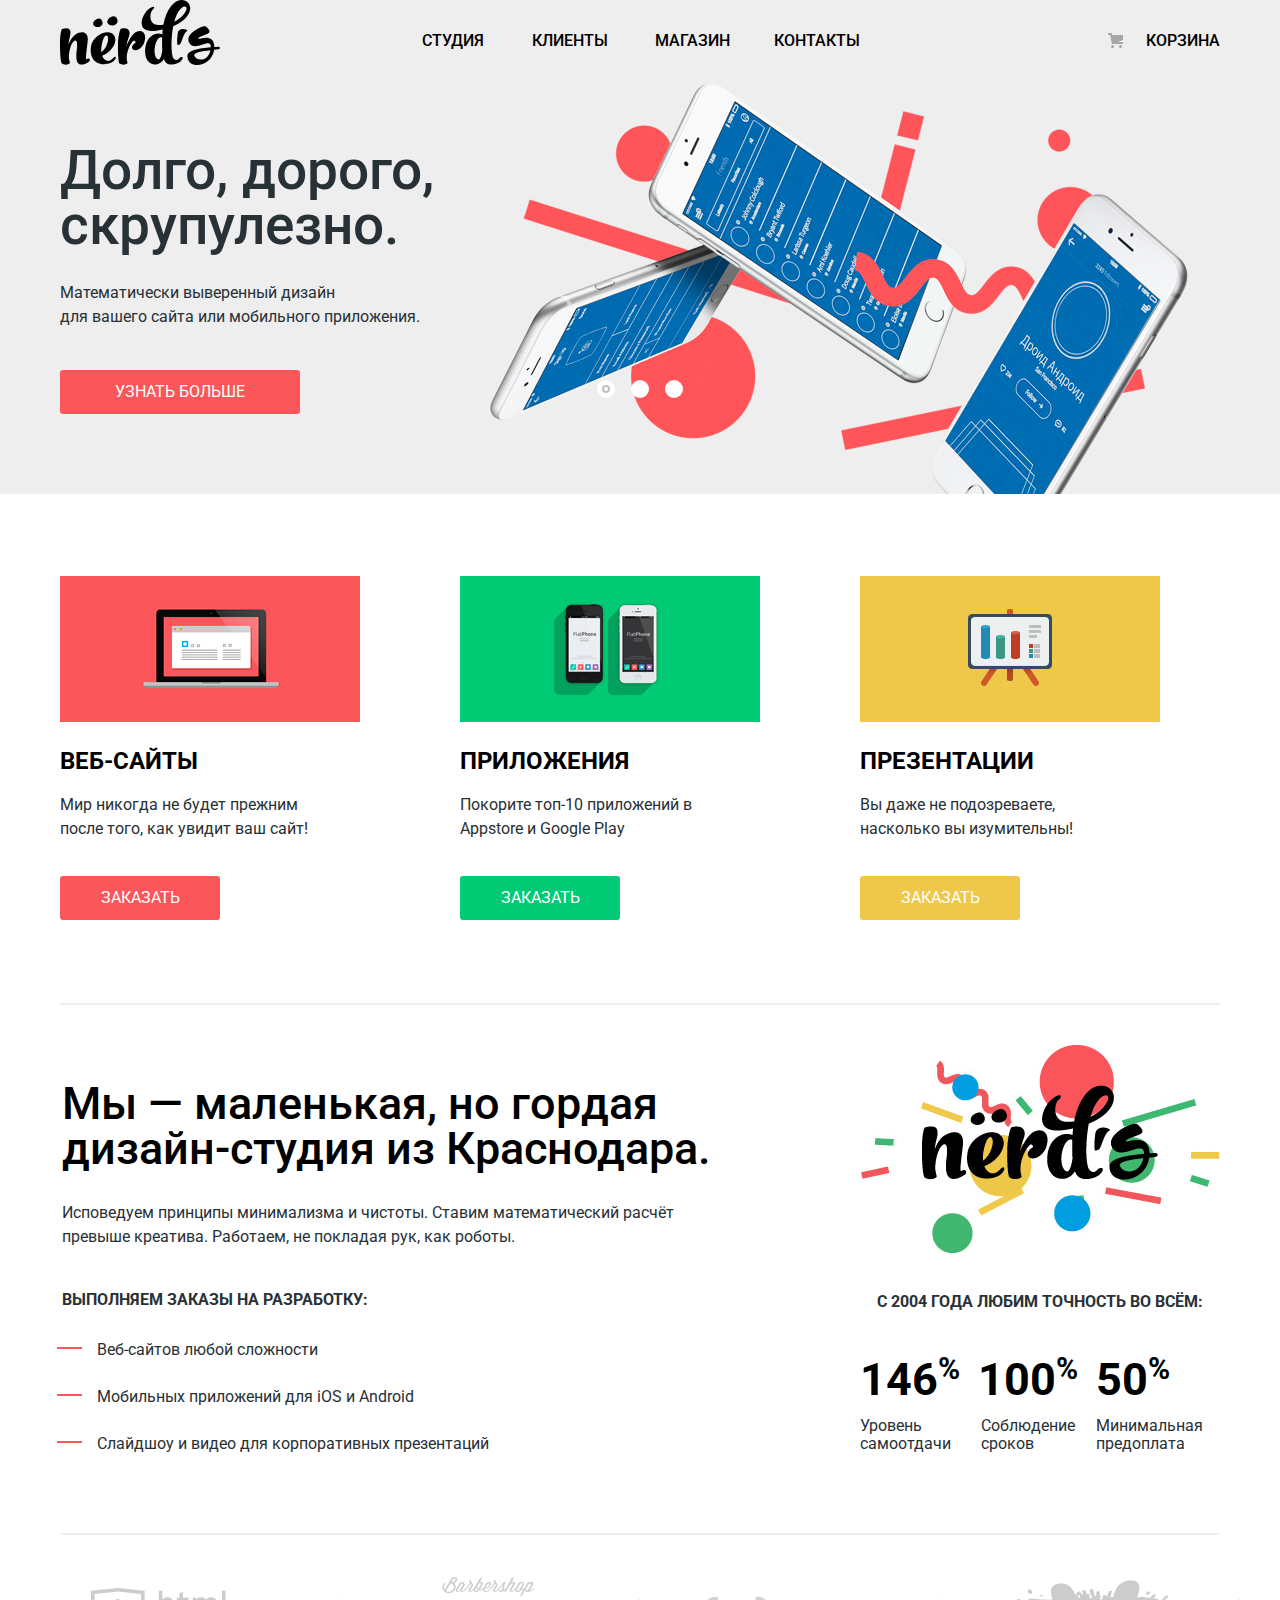
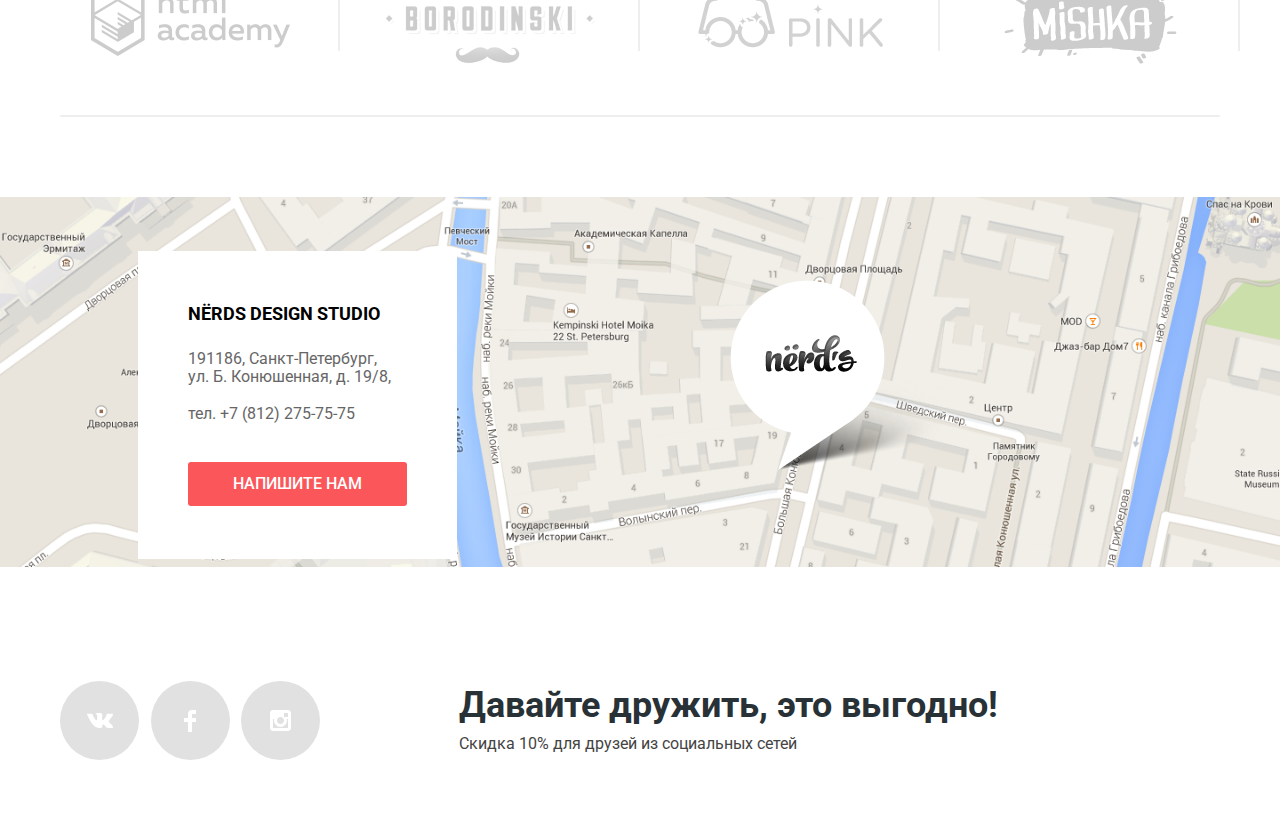
==== commit 54961e0e: "Exam" ====
--- a/index.html
+++ b/index.html
@@ -6,7 +6,8 @@
   <title>HTML Academy: Нёрдс</title>
   <link href="https://fonts.googleapis.com/css?family=Roboto:400,500,700&display=swap&subset=cyrillic" rel="stylesheet">
   <link rel="stylesheet" href="css/normalize.css">
-  <link rel="stylesheet" href="css/style.css">
+  <!-- <link rel="stylesheet" href="css/style.css"> -->
+  <link rel="stylesheet" href="css/style.min.css">
 </head>
 
 <body>
@@ -209,24 +210,22 @@
     <h3 class="reset-text">Напишите нам</h3>
     <form class="contact-form" method="post" action="https://echo.htmlacademy.ru">
       <div class="name-email">
+        <p class="reset-text section-text-name">
+          <label class="popup-email-form-label" for="user-name">Ваше имя</label>
+          <input class="popup-email-form-input input-text input-text-name" id="user-name" type="text" name="name" placeholder="Имя Фамилия">
+        </p>
         <p class="reset-text">
-          <label for="user-name">Ваше имя</label>
-          <input class="input-text" id="user-name" type="text" name="name" placeholder="Имя Фамилия">
+          <label class="popup-email-form-label" for="user-email">Ваш e-mail</label>
+          <input class="popup-email-form-input input-text" id="user-email" type="email" name="email" placeholder="e-mail@example.com">
         </p>
       </div>
-      <div class="name-email">
-        <p class="reset-text">
-          <label for="user-email">Ваш e-mail</label>
-          <input class="input-text" id="user-email" type="email" name="email" placeholder="e-mail@example.com">
-        </p>
-      </div>
       <p class="reset-text">
-        <label for="message-text">Текст письма</label>
-        <input class="input-text" id="message-text" type="text" name="text" placeholder="В свободной форме">
+        <label class="popup-email-form-label" for="message-text">Текст письма</label>
+        <textarea class="popup-email-form-input input-textarea" id="message-text" name="text" placeholder="В свободной форме"></textarea>
       </p>
-      <button class="button" type="submit">Отправить</button>
+      <button class="button red" type="submit">Отправить</button>
     </form>
-    <button class="modal-close" type="button">Закрыть</button>
+    <button class="close-button" type="button" aria-label="Закрыть"></button>
   </div>
 </body>
 
--- a/css/style.css
+++ b/css/style.css
@@ -274,7 +274,6 @@
 }
 
 /*slider*/
-/*здесь проверить переключается ли???*/
 .slider {
   position: relative;
   background-color: #eeeeee;
@@ -1271,22 +1270,26 @@
 }
 
 /*модальное окно*/
-/*.popup-email-form {
+.popup-email-form {
+  position: fixed;
+  text-align: center;
+  top: 100px;
+  left: 57%;
   display: none;
-}*/
-.popup-email-form {
-  display: flex;
-  position: fixed;
-  text-align: center;
-  width: 960px;
-  height: 590px;
-  background-color: #eeeeee;
+  width: 760px;
+  margin-left: -580px;
+  padding-left: 100px;
+  padding-top: 73px;
+  padding-right: 100px;
+  padding-bottom: 84px;
+  color: #000000;
+  background-color: #ffffff;
   box-shadow: 0px 20px 40px 0 rgba(0, 1, 1, 0.75);
 }
 
 .popup-email-form h3 {
-  display: flex;
-  width: 306px;
+  margin: 0;
+  margin-bottom: 49px;
   height: 33px;
   font-size: 45px;
   font-weight: 500;
@@ -1295,21 +1298,22 @@
   color: #000000;
 }
 
-.popup-email-form p {
-  width: 360px;
-  height: 50px;
-  border: solid 2px #d7dcde;
-}
-
-.popup-email-form input {
-  width: 100%;
-  border: solid 2px #d7dcde;
-}
-
-.input-text {
+.popup-email-form-label{
+  display:block;
+  margin: 0;
+  margin-bottom: 12px;
+  font-size: inherit;
+  font-weight: bold;
+  line-height: 18px;
+  text-align: left;
+  color: inherit;
+}
+
+.popup-email-form-input {
+  box-sizing: border-box;
   vertical-align: center;
-  font: inherit;
   color: rgba(68, 68, 68, 0.5);
+  opacity: 0.5;
   font-size: 16px;
   line-height: 18px;
   text-align: left;
@@ -1317,37 +1321,78 @@
   border: 2px solid #d7dcde;
 }
 
-.input-text:hover {
-  border: 2px solid #b4b9bb;
-}
-
-.input-text:focus {
-  border: 2px solid #000000;
-}
-
-.input-text:invalid {
+.popup-email-form-input:hover {
+  border: solid 2px #b4b9bb;
+}
+
+.popup-email-form-input:focus {
+  color: #444444;
+  outline: solid 2px #000000;
+}
+
+.popup-email-form-input:invalid {
   color: #e74246;
-  border: 2px solid #e74246;
-}
-
-.popup-email-form .text-message-content {
+  border: solid 2px #e74246;
+}
+
+.name-email {
+  display: flex;
+  justify-content: space-between;
   width: 100%;
-}
-
-.name-email {
-  display: flex;
-  justify-content: space-between;
-  font-size: 16px;
-  line-height: 18px;
-  font-weight: bold;
-  text-align: left;
-  color: #000000;
+  margin-bottom: 36px;
+}
+
+.input-text {
+  display: flex;
+  width: 360px;
+  padding-left: 15px;
+  padding-top: 18px;
+  padding-right: 190px;
+  padding-bottom: 16px;
+}
+
+.input-text-name {
+  padding-right: 240px;
+}
+
+.input-textarea {
+  width: 100%;
+  padding-left: 15px;
+  padding-top: 14px;
+  padding-right: 594px;
+  padding-bottom: 60px;
+  margin-bottom: 47px;
 }
 
 .close-button {
   position: absolute;
-  top: 490%;
-  left: 20%;
+  top: 78px;
+  right: 90px;
   width: 21px;
   height: 21px;
-}
+  background-image: url("../img/close-cross.svg");
+  background-repeat: no-repeat;
+  background-position: 0 0;
+  opacity: 0.3;
+  border: 0;
+  cursor: pointer;
+}
+
+.close-button:hover {
+  opacity: 1;
+}
+
+.close-button:focus,
+.close-button:active {
+  opacity: 0.1;
+}
+
+.red {
+  margin-right: 600px;
+  font-size: 16px;
+  font-weight: 500;
+  line-height: 18px;
+  text-align: center;
+  color: #ffffff;
+  outline: inherit;
+}
--- a/css/style.min.css
+++ b/css/style.min.css
@@ -0,0 +1 @@
+body{margin:0;padding:0;font-family:"Roboto",Arial,sans-serif;font-size:16px;line-height:24px;font-weight:400;font-style:normal;text-align:left;color:#283136;background-color:#fff}a{text-decoration:none}img{max-width:100%;height:auto}.visually-hidden:not(:focus):not(:active),input[type=checkbox].visually-hidden,input[type=radio].visually-hidden{position:absolute;width:1px;height:1px;margin:-1px;border:0;padding:0;white-space:nowrap;clip-path:inset(100%);clip:rect(0 0 0 0);overflow:hidden}.main-header{background-color:#eee}.button{display:inline-block;vertical-align:baseline;width:240px;padding:13px 0;color:#fff;font-size:16px;line-height:18px;text-transform:uppercase;text-align:center;text-decoration:none;background-color:#fb565a;border-radius:3px;border:0}.button:focus,.button:hover{background-color:#e74246}.button:active{color:rgba(255,255,255,.3);background-color:#d7373b;box-shadow:0 3px rgba(0,0,0,.1) inset}.button.green{background-color:#00ca74}.button.yellow{background-color:#efc84a}.button-advantages{width:160px;text-align:center}.button.button-write-us{width:219px;font-weight:500;text-align:center}.button.button-write-us:focus,.button.button-write-us:hover{background-color:#e74246;outline:inherit}.button.button-write-us:active{box-shadow:inset 0 3px 0 0 rgba(0,1,1,.1);background-color:#d7373b}.button.button-sort-by{width:260px;height:50px;background-color:#eee;font:inherit;font-size:16px;line-height:18px;font-weight:500;color:#000}.button.button-sort-by:focus,.button.button-sort-by:hover{background-color:#dfdfdf;outline:inherit}.button.button-sort-by:active{box-shadow:inset 0 3px 0 0 rgba(0,1,1,.1);background-color:#d5d5d5;outline:#d5d5d5}.button.button-price{width:200px;font-size:16px;font-weight:500;text-align:center;color:#fff;margin:0 auto}.reset-text{margin:0}.reset-list{padding:0;margin:0;list-style:none}.reset-fieldset{margin:0;padding:0;border:0}.main-navigation{display:flex;text-transform:uppercase;align-items:center}.main-header-logo{width:160px;height:65px}.main-header-logo[href]:hover img{opacity:80%}.main-header-logo[href]:active img{opacity:30%}.site-navigation{display:flex;flex-wrap:wrap;width:445px;margin-left:202px;margin-right:0;padding-top:17px}.site-navigation li{margin-right:48px}.site-navigation li:nth-child(2){margin-right:47px}.site-navigation li:nth-child(3){margin-right:44px}.site-navigation li:last-child{margin-right:0}.site-navigation a{line-height:30px;color:#000;font-weight:500}.site-navigation a:hover{color:#fb565a}.site-navigation a:focus{color:rgba(0,0,0,.3)}.site-navigation a:active{position:relative;color:#000}.basket::before,.site-navigation a:active::after{content:"";position:absolute;background-repeat:no-repeat}.site-navigation a:active::after{top:100%;left:0;margin-top:12px;width:74px;height:2px;background-color:#fb565a}.user-navigation,.user-navigation a{display:flex;justify-content:flex-end;text-decoration:none}.user-navigation{width:112px;list-style:none;color:#283136;margin:0 0 0 auto;padding:10px 0 0}.user-navigation a{color:#000;font-weight:500}.catalog-popup h3:hover,.user-navigation a:hover{color:#fb565a}.user-navigation a:active{color:rgba(0,0,0,.3)}.user-navigation .basket{position:relative;padding-left:27px;padding-top:6px}.basket::before{top:10px;left:-11px;width:15px;height:15px;background-image:url(../img/basket-icon.svg)}.container{width:1200px;margin:0 auto;padding:0 20px;box-sizing:border-box}.slider{position:relative;background-color:#eee;margin-bottom:82px}.slider-controls{position:absolute;left:50%;bottom:104px;z-index:100;width:160px;height:18px;text-align:center;font-size:0;transform:translateX(-50%)}.slider-controls i{position:relative;display:inline-block;vertical-align:baseline;width:18px;height:18px;padding:8px;border-radius:50%;cursor:pointer}.slider-controls i::after{content:"";position:absolute;top:8px;left:8px;z-index:1;width:18px;height:18px;background:#fff;border-radius:50%}.slider-controls .active::before{content:"";position:absolute;left:50%;top:50%;z-index:2;width:4px;height:4px;margin:-4px;background-color:inherit;border:2px solid #c1c1c1;border-radius:50%}.slider-list{margin:0;padding:0}.slider-item{display:none;padding:78px 0 80px}.slider-item:nth-child(1){display:block;background-image:url(../img/slide1.png);background-repeat:no-repeat;background-position:93% 18px}.slider-item:nth-child(2),.slider-item:nth-child(3){background-image:url(../img/slide2.png);background-repeat:no-repeat;background-position:100% 0}.slider-item:nth-child(3){background-image:url(../img/slide3.png);background-position:100% 20px}.slider-item h3{max-width:600px;margin:0 0 27px;font-size:55px;line-height:55px;font-weight:500}.slider-item p{max-width:430px;padding-top:1px;margin:0 0 41px}.advantages{margin:0;padding:0;display:flex;border-bottom:2px solid #eee}.advantages-image-wrapper{width:300px;height:146px;margin-bottom:24px}.advantages-item{width:300px;margin-right:100px;margin-bottom:83px}.advantages-item:last-child,.partners-list li:last-child{margin-right:0}.advantages-item p{width:264px;margin-bottom:35px}.advantages h3{margin-bottom:17px;font-size:24px;font-weight:700;line-height:30px;letter-spacing:normal;text-align:left;text-transform:uppercase;color:#000}.about{display:flex;justify-content:space-between;margin-bottom:54px;padding-left:2px}.about li{list-style:none}.studio-nerds{width:650px;text-align:left;display:flex;flex-direction:column}.who-we-are{padding-bottom:30px;padding-top:76px;font-size:45px;line-height:45px;font-weight:500;text-align:left;color:#000}.studio-nerds h4,.studio-nerds p{text-align:left;font-size:16px;line-height:24px}.studio-nerds p{margin-bottom:39px;color:#283136;width:616px}.services-wrapper{display:flex;flex-direction:column;width:429px}.services-list{position:relative;padding-left:26px}.services-list::before{content:"";position:absolute;top:10px;margin-top:-1px;left:-5px;width:25px;height:2px;background-color:#fb565a;background-repeat:no-repeat}.studio-nerds h4{margin-bottom:26px;font-weight:700;text-transform:uppercase}.studio-nerds li{vertical-align:top;padding-left:35px;padding-bottom:23px;line-height:24px}.nerds-picture-wrapper{margin-top:40px;margin-bottom:37px;width:360px;height:208px}.stats-nerds{display:flex;flex-direction:column;width:360px}.what-we-do{margin-bottom:50px;font-size:16px;font-weight:700;line-height:24px;text-align:center;text-transform:uppercase}.percents,.stat-percents{font-size:45px;font-weight:700;line-height:10px;text-align:left}.stat-percents{display:flex;flex-wrap:wrap;justify-content:space-between;width:310px;color:#000;margin-bottom:30px}.percents{margin-bottom:2px}.sup{font-size:30px}.great-conditions{display:flex;flex-wrap:nowrap;justify-content:space-between;width:390px}.great-great-conditions{display:flex;align-items:flex-start;font-size:16px;line-height:18px}.partners{border-top:2px solid #eee;border-bottom:2px solid #eee;margin-bottom:80px}.partners-list{display:flex}.catalog-item:hover .catalog-popup,.partners-list a{display:block}.partners-list li{position:relative;align-items:center;width:260px;height:180px;margin-right:40px}.partners-list li::after{position:absolute;top:50%;right:-20px;content:"";width:2px;height:52px;margin-top:-26px;background-color:#eee}.contacts,.partners-list li{display:flex;justify-content:center}.catalog-title-wrapper{background-color:#eee;margin-bottom:60px}.catalog{width:760px}.catalog-shop{padding-top:30px}.catalog-title{text-align:center;margin:0;padding:80px 0 105px;font-size:55px;line-height:55px;font-weight:500}.catalog-columns{display:flex}.price-and-item-type-filter{display:flex;flex-direction:column}.catalog-shop{width:760px;flex-wrap:wrap}.catalog-list{display:flex;flex-wrap:wrap;padding:0;list-style:none;margin-bottom:-10px}.catalog-item{position:relative;width:360px;margin-bottom:73px}.catalog-item:nth-child(2n){margin-left:40px}.catalog-image-wrapper{display:flex;position:relative;width:360px;height:576px}.catalog-image-wrapper::before{content:"";position:absolute;top:-40px;left:0;width:360px;height:40px;background-image:url(../img/browser.svg);background-repeat:no-repeat;background-position:0 0;opacity:.12}.catalog-image-wrapper:hover::before,.filter-input-radio+label:hover::before{opacity:1}.catalog-popup{display:none;position:absolute;bottom:0;left:0;width:360px;min-height:231px;background-color:#eee;text-align:center;padding-bottom:43px}.catalog-popup h3{font-size:18px;line-height:30px;font-weight:700;text-align:center;text-transform:uppercase;padding-top:35px;padding-bottom:25px}.catalog-popup h3:active,.catalog-popup h3:focus{color:rgba(0,0,0,.3)}.catalog-popup a,.catalog-popup p{color:#000;text-align:center}.catalog-popup p{padding-bottom:30px;font-size:16px;line-height:18px;color:#666}.filters-section{display:flex;width:261px;margin-right:140px;flex-direction:column}.legend{font-size:18px;font-weight:700;line-height:30px;color:#000;text-transform:uppercase}.price-sorter{display:flex;align-items:center;margin-bottom:59px}.sort-title{margin-top:-5px;margin-right:264px;font-size:18px;line-height:18px;text-align:left;color:#000;font-weight:700;text-transform:uppercase}.sort-by-category{display:flex}.type-sorter-category{color:rgba(0,0,0,.3);margin-right:27px}.name-sorter-category,.price-sorter-category,.type-sorter-category{font-size:14px;line-height:18px;text-align:left;text-transform:uppercase}.name-sorter-category{color:rgba(0,0,0,.3);margin-right:48px}.price-sorter-category{color:#000;font-weight:400;margin-right:26px}.down-icon{margin-right:18px}.up-icon{margin-right:0}.sort-by-priority{display:flex}.filter-item{padding:0;border:0;margin:0 0 60px}.range-filter{width:260px;margin-top:49px}.filter-item legend{font-size:18px;line-height:24px;text-transform:uppercase;font-weight:700}.range-controls{position:relative;height:41px;margin-bottom:17px;padding-top:39px;padding-right:20px;padding-left:20px;background-color:#f1f1f1;border-radius:5px}.range-controls .scale{height:2px;background:#d7dcde}.range-controls .bar{width:70%;height:2px;background:#00ca74}.range-controls .toggle{position:absolute;top:31px;left:0;width:4px;height:4px;padding:0;border:8px solid #fff;background-color:#ababab;box-shadow:0 2px 1px 0 #cfcfcf;border-radius:50%;cursor:pointer}.range-controls .toggle-min{left:20px}.range-controls .toggle-max{left:60%}.price-controls{font-size:0;margin-bottom:-5px}.price-controls label{display:inline-block;vertical-align:baseline;width:50%;font-size:16px;text-transform:uppercase}.price-controls input{width:60px;padding:8px 10px;margin-left:10px;font-family:Roboto,Arial,sans-serif;font-size:16px;text-align:center;color:#283136;border:0;border-radius:5px;background:#f1f1f1}.max-price{text-align:right}.price-fieldset{margin-bottom:62px}.price-fieldset legend{margin-bottom:56px}.grid-fieldset{margin-bottom:41px}.grid-fieldset legend{margin-bottom:21px}.filter-option label{position:relative;display:block;cursor:pointer;user-select:none}.filter-input-radio+label::before{content:"";position:absolute;left:-36px;top:-2px;width:25px;height:25px;background-image:url(../img/radio-off.svg);background-repeat:no-repeat;background-position:0 0;opacity:.4}.filter-input-radio+label:disabled::before{opacity:.1}.filter-input-radio:checked+label::before{content:"";position:absolute;left:-36px;top:-2px;width:25px;height:25px;background-image:url(../img/radio-on.svg);background-repeat:no-repeat;background-position:0 0;opacity:.4}.filter-input-radio:checked:hover+label::before{opacity:1}.filter-input-radio:checked:disabled+label::before{opacity:.1}.filter-input-checkbox+label::before{content:"";position:absolute;left:-34px;top:0;width:27px;height:23px;background-image:url(../img/checkbox-off.svg);background-repeat:no-repeat;background-position:0 0;opacity:.4}.filter-input-checkbox:hover+label::before{opacity:1}.filter-input-checkbox:disabled+label::before{opacity:.1}.filter-input-checkbox:checked+label::before{content:"";position:absolute;left:-34px;top:0;width:27px;height:23px;background-image:url(../img/checkbox-on.svg);background-repeat:no-repeat;background-position:0 0}.filter-input-checkbox:checked:hover+label::before{opacity:1}.filter-input-checkbox:checked:disabled+label::before{opacity:.1}.specificities-fieldset{margin-bottom:50px}.specificities-fieldset legend{margin-bottom:22px}.type{margin-top:-3px;margin-left:35px}.type li{margin-bottom:15px}.type li:last-child{margin-bottom:0}.details{margin-top:-6px;margin-left:36px}.details li{margin-bottom:17px}.details li:nth-child(3){margin-top:-2px}.details li:last-child{margin-top:-2px;margin-bottom:0}.pagination-list{display:flex;flex-wrap:wrap;padding:0;margin:0;list-style:none}.pagination-item{margin-right:11px;font-weight:500;text-align:center;text-transform:uppercase}.pagination-item:last-child{margin-right:0}.pagination-item a{display:flex;text-align:center;padding:16px 19px 15px 16px;color:#000;background-color:#eee;font-weight:500;line-height:15.5px;border:#dbdbdb solid 3px}.pagination-item a:focus{background-color:#d5d5d5;opacity:.3}.pagination-item a:active{color:#000;box-shadow:inset 0 3px 0 0 rgba(0,1,1,.1);background-color:#d5d5d5;border:#dbdbdb solid 3px}.pagination-item-current a{color:#000;background-color:#fff;border:#dbdbdb solid 3px}.pagination-item a[href]:hover{background-color:#dfdfdf}.pagination-item a[href]:active,.pagination-item a[href]:focus{background-color:#d5d5d5;opacity:.3}.pagination-item-next a{display:flex;background-color:#eee;color:#000;line-height:18px;text-align:center;padding:17px 79px 19px 78px;text-transform:uppercase;font-weight:500}.main-footer .container{display:flex;align-items:center}.map-wrapper{position:relative;width:100%;height:416px;margin-bottom:78px}.map-wrapper::after{content:"";background-image:url(../img/map-marker.png);left:57%;top:20%;background-repeat:no-repeat;position:absolute;width:231px;height:190px}.write-us{position:absolute;width:319px;height:308px;background-color:#fff;top:54px;left:138px}.write-us-text{padding-top:48px;padding-right:50px;padding-left:50px}.write-us-name{display:inline-block;vertical-align:baseline;text-align:left;font-size:18px;font-weight:700;line-height:30px;color:#000;text-transform:uppercase;margin-bottom:21px}.tel,.write-us address{text-align:left;color:#666}.write-us address{line-height:18px;width:204px;font-style:normal}.tel{display:block;font-size:16px;font-weight:400;margin-top:-8px;margin-bottom:36px}.main-footer{margin-top:56px;margin-bottom:69px}.main-footer-content{margin-top:-10px}.footer-social{display:flex;list-style:none;margin-right:139px}.footer-social ul{display:flex;flex-wrap:wrap;justify-content:space-between;width:260px;margin:0 auto;padding:0;list-style:none}.social-button{display:flex;align-items:center;justify-content:center;width:79px;height:79px;border-radius:50%;background-color:#e1e1e1}.social-button:hover{background-color:#e74246}.social-button:active,.social-button:focus{background-color:#d7373b}.social-button:hover path{fill:#fff}.social-button:focus path{fill:#eee;opacity:.3}.social-button:active path{fill:#eee;opacity:.3}.social-discount{width:570px}.social-discount h4{display:flex;font-size:36px;font-weight:700;line-height:36px}.social-discount p{display:flex;font-size:16px;line-height:22px;color:#444;text-align:left;font-style:normal;padding-top:10px}.popup-email-form{position:fixed;text-align:center;top:100px;left:57%;display:none;width:760px;margin-left:-580px;padding:73px 100px 84px;color:#000;background-color:#fff;box-shadow:0 20px 40px 0 rgba(0,1,1,.75)}.popup-email-form h3{margin:0 0 49px;height:33px;font-size:45px;font-weight:500;line-height:45px;text-align:left;color:#000}.popup-email-form-label{display:block;margin:0 0 12px;font-size:inherit;font-weight:700;line-height:18px;text-align:left;color:inherit}.popup-email-form-input{box-sizing:border-box;vertical-align:center;color:rgba(68,68,68,.5);opacity:.5;font-size:16px;line-height:18px;text-align:left;background-color:#fff;border:2px solid #d7dcde}.popup-email-form-input:hover{border:solid 2px #b4b9bb}.popup-email-form-input:focus{color:#444;outline:solid 2px #000}.popup-email-form-input:invalid{color:#e74246;border:solid 2px #e74246}.name-email{display:flex;justify-content:space-between;width:100%;margin-bottom:36px}.input-text{display:flex;width:360px;padding:18px 190px 16px 15px}.input-text-name{padding-right:240px}.input-textarea{width:100%;padding:14px 594px 60px 15px;margin-bottom:47px}.close-button{position:absolute;top:78px;right:90px;width:21px;height:21px;background-image:url(../img/close-cross.svg);background-repeat:no-repeat;background-position:0 0;opacity:.3;border:0;cursor:pointer}.close-button:hover{opacity:1}.close-button:active,.close-button:focus{opacity:.1}.red{margin-right:600px;font-size:16px;font-weight:500;line-height:18px;text-align:center;color:#fff;outline:inherit}
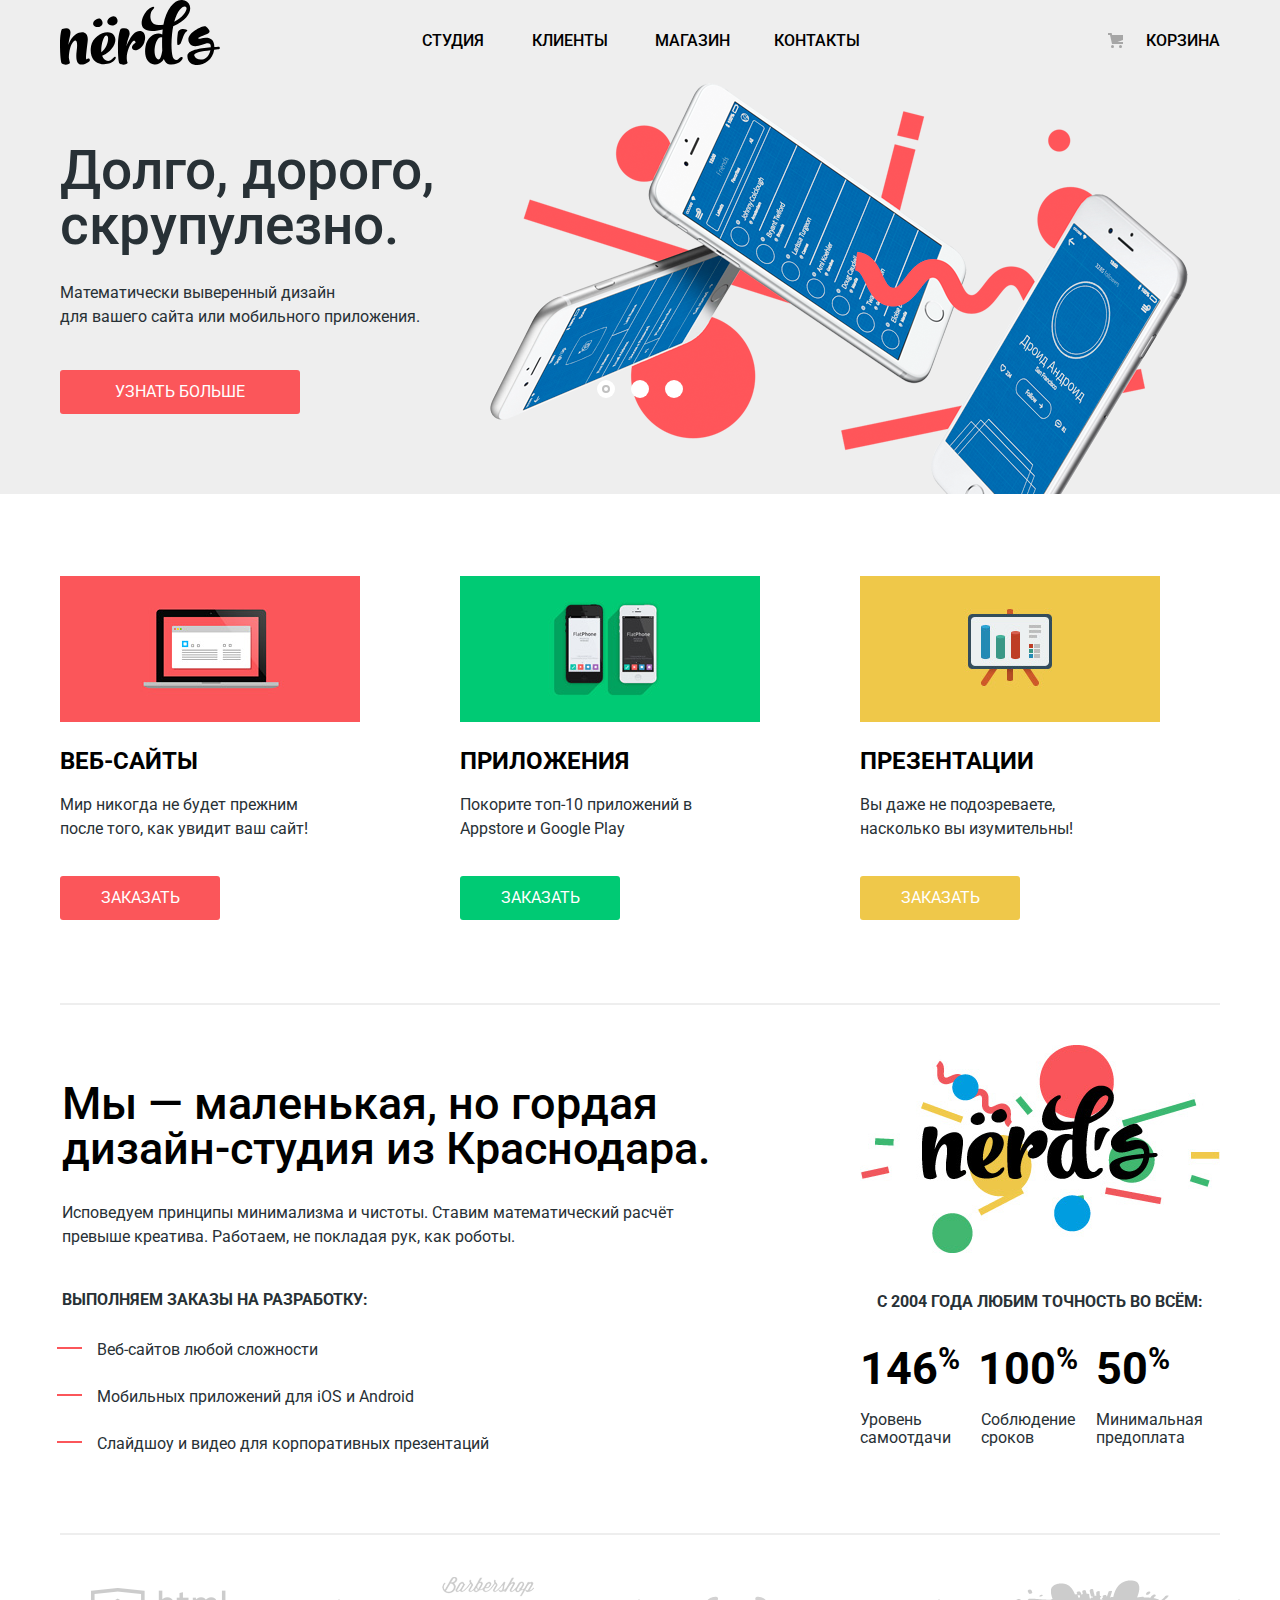
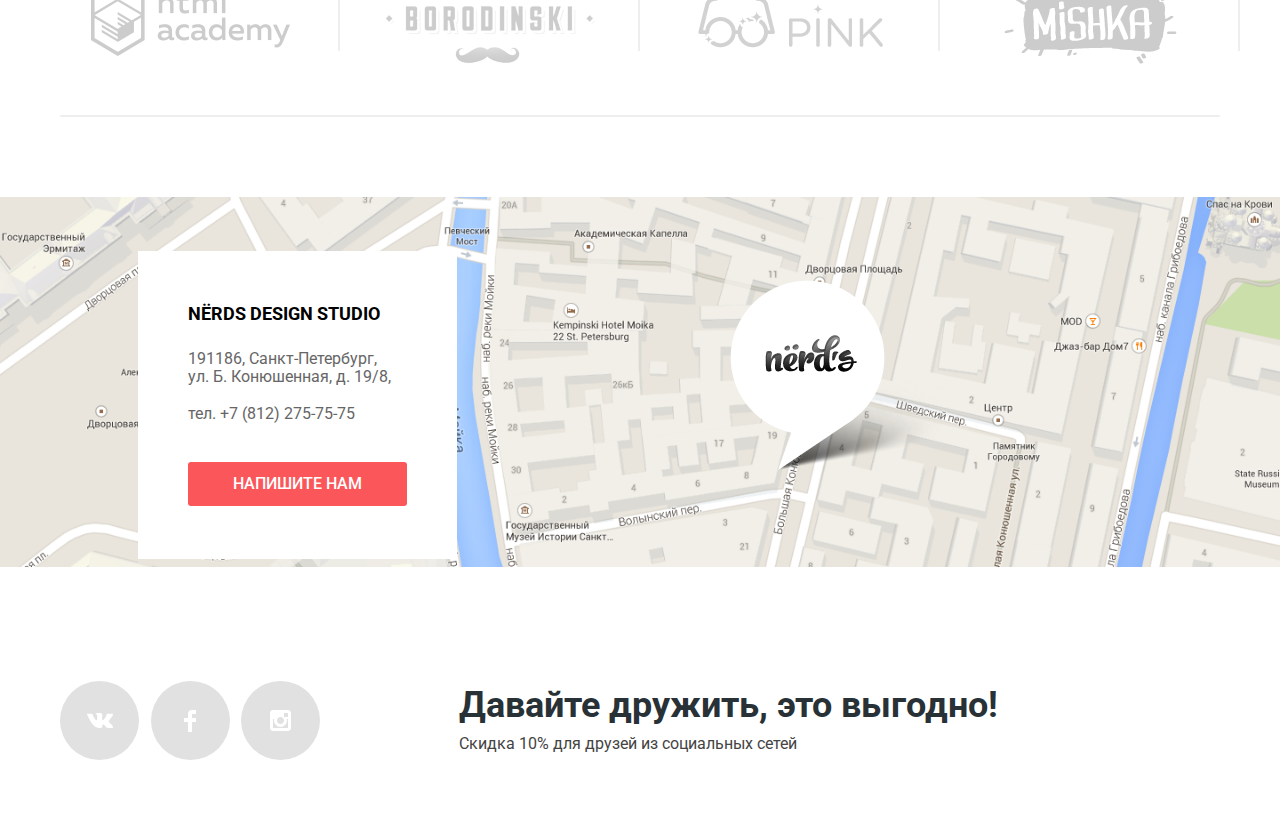
==== commit 4efd92db: "exam/final" ====
--- a/index.html
+++ b/index.html
@@ -157,7 +157,7 @@
             <span class="write-us-name reset-text">NЁRDS DESIGN STUDIO</span>
             <address>191186, Санкт-Петербург, <br> ул. Б. Конюшенная, д. 19/8, </address>
             <br>
-            <span class="tel">тел. +7 (812) 275-75-75</span>
+            <a href="tel:+78122757575"><span class="tel">тел. +7 (812) 275-75-75</span></a>
             <a href="write-us.html" class="button button-write-us">Напишите нам</a>
           </div>
         </div>
@@ -193,12 +193,11 @@
               </svg>
             </a>
           </li>
-          <!--здесь может быть еще одна кнопка<li><a class="social-button" href="#"></a></li>-->
+          <!--здесь может быть еще одна кнопка социальных сетей<li><a class="social-button" href="#"></a></li>-->
         </ul>
       </section>
       <div class="social-discount">
         <h4 class="reset-text">Давайте дружить, это выгодно!</h4>
-        <!--здесь нужно поменять х4 на p и добавть скрытый визуалли хидден заголовок "нердс в социальных сетях""-->
         <p class="reset-text">Скидка 10% для друзей из социальных сетей</p>
       </div>
     </div>
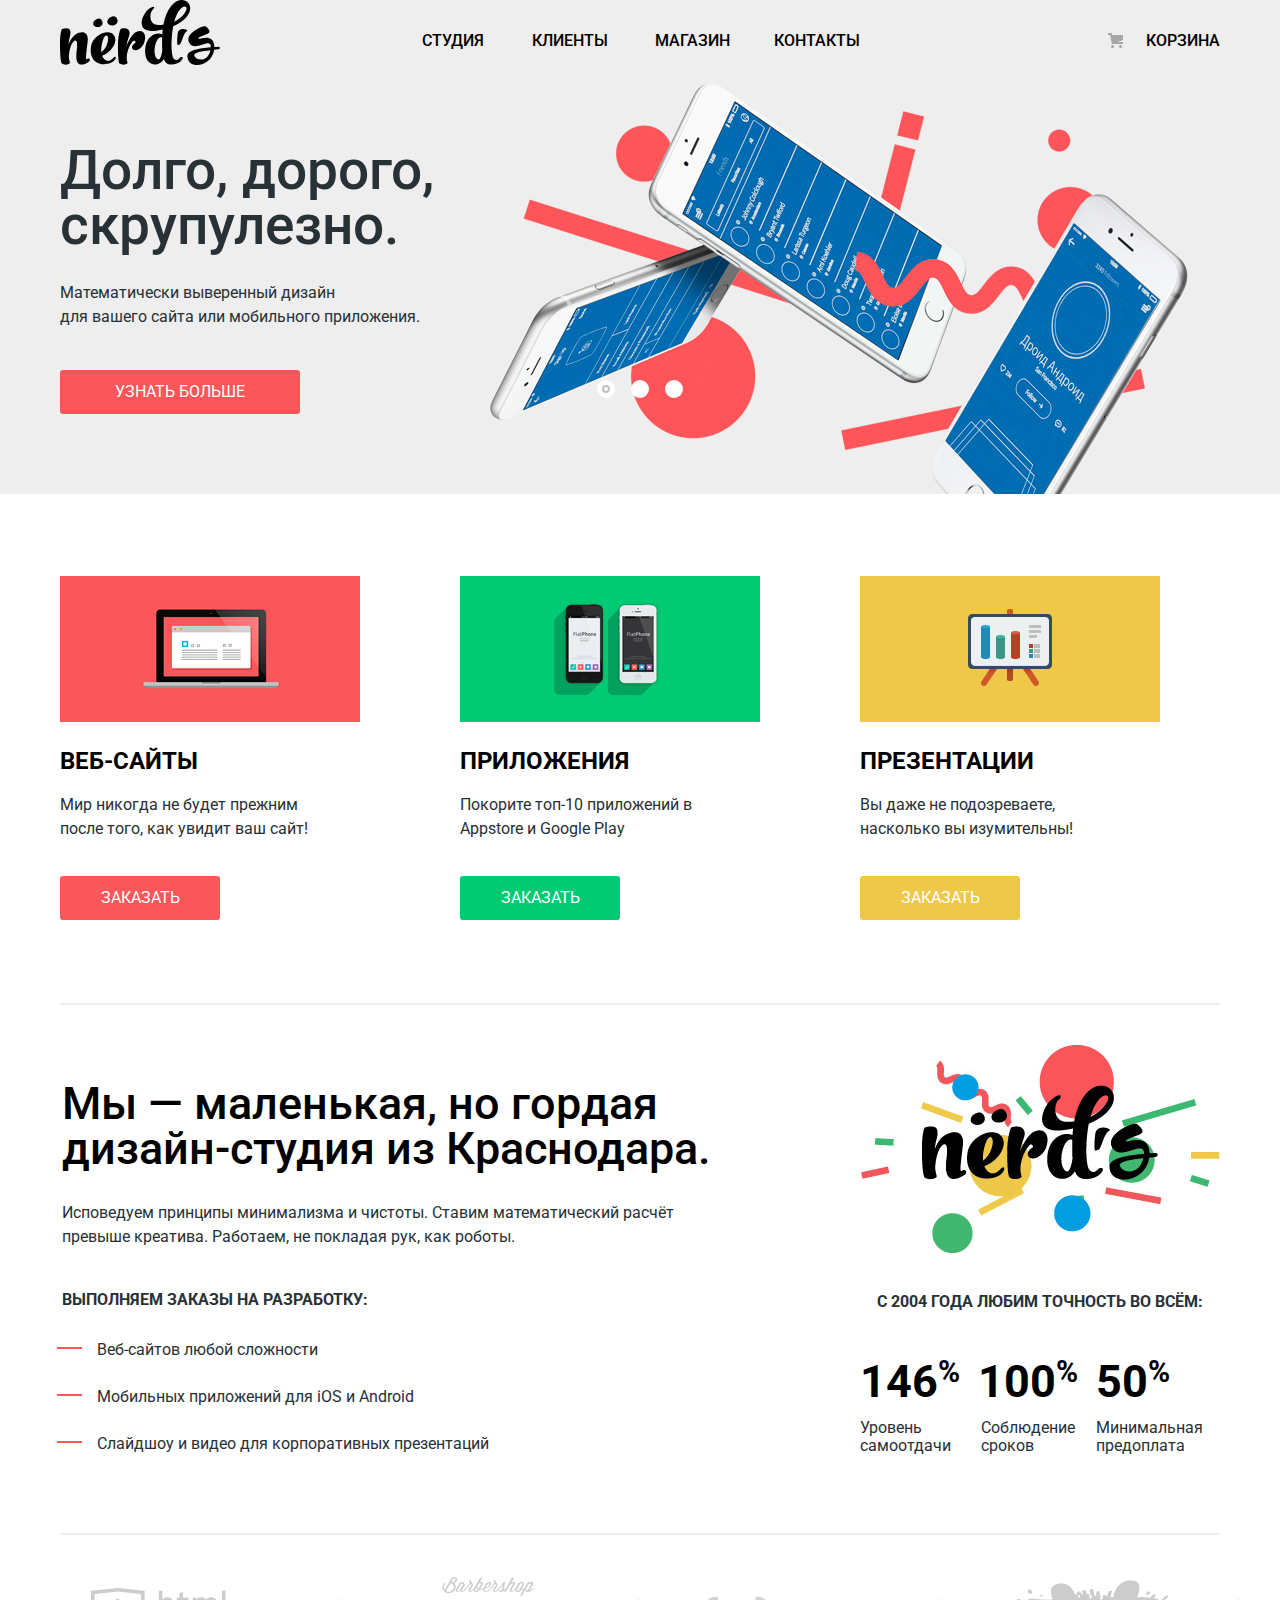
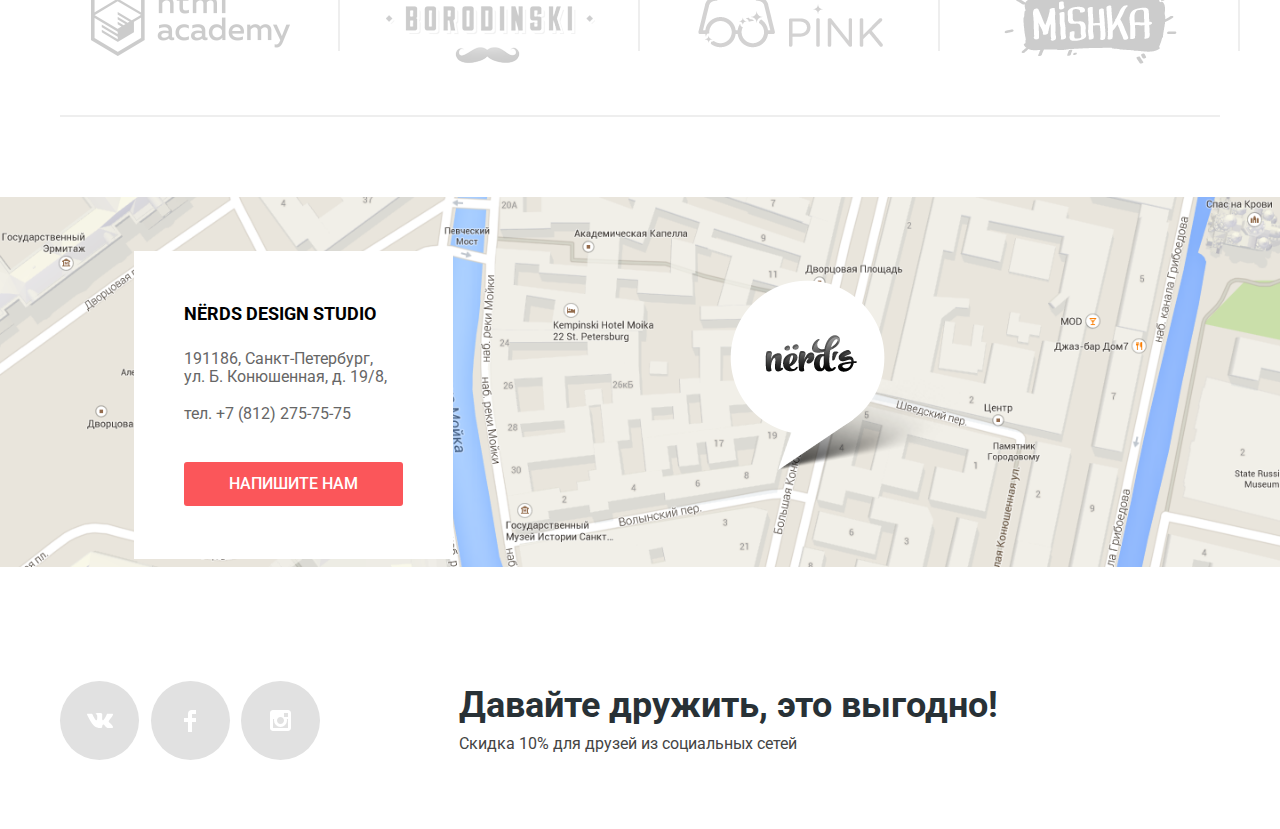
==== commit 179fab78: "exam n 2" ====
--- a/index.html
+++ b/index.html
@@ -164,7 +164,6 @@
         <img src="img/map.png" width="1440" height="416" alt="Карта с адресом компании: ул. Большая Конюшенная 19/8, Санкт-Петербург">
       </div>
 
-
     </section>
     <div class="container main-footer-content">
       <section class="footer-social">
@@ -193,7 +192,7 @@
               </svg>
             </a>
           </li>
-          <!--здесь может быть еще одна кнопка социальных сетей<li><a class="social-button" href="#"></a></li>-->
+          <!--здесь может быть еще одна кнопка<li><a class="social-button" href="#"></a></li>-->
         </ul>
       </section>
       <div class="social-discount">
@@ -202,7 +201,6 @@
       </div>
     </div>
   </footer>
-
 
   <!--всплывающее окно записи в список-->
   <div class="popup-email-form">
--- a/css/style.css
+++ b/css/style.css
@@ -526,18 +526,16 @@
   width: 310px;
   font-size: 45px;
   font-weight: bold;
-  line-height: 10px;
-  text-align: left;
-  color: #000000;
-  margin-bottom: 30px;
+  text-align: left;
+  color: #000000;
+  margin-bottom: 15px;
 }
 
 .percents {
   font-size: 45px;
   font-weight: bold;
-  line-height: 10px;
-  text-align: left;
-  margin-bottom: 2px;
+  line-height: 35px;
+  text-align: left;
 }
 
 .sup {
@@ -1151,7 +1149,7 @@
   height: 308px;
   background-color: white;
   top: 54px;
-  left: 138px;
+  left: 134px;
 }
 
 .write-us-text {
@@ -1298,8 +1296,8 @@
   color: #000000;
 }
 
-.popup-email-form-label{
-  display:block;
+.popup-email-form-label {
+  display: block;
   margin: 0;
   margin-bottom: 12px;
   font-size: inherit;
--- a/css/style.min.css
+++ b/css/style.min.css
@@ -1 +1 @@
-body{margin:0;padding:0;font-family:"Roboto",Arial,sans-serif;font-size:16px;line-height:24px;font-weight:400;font-style:normal;text-align:left;color:#283136;background-color:#fff}a{text-decoration:none}img{max-width:100%;height:auto}.visually-hidden:not(:focus):not(:active),input[type=checkbox].visually-hidden,input[type=radio].visually-hidden{position:absolute;width:1px;height:1px;margin:-1px;border:0;padding:0;white-space:nowrap;clip-path:inset(100%);clip:rect(0 0 0 0);overflow:hidden}.main-header{background-color:#eee}.button{display:inline-block;vertical-align:baseline;width:240px;padding:13px 0;color:#fff;font-size:16px;line-height:18px;text-transform:uppercase;text-align:center;text-decoration:none;background-color:#fb565a;border-radius:3px;border:0}.button:focus,.button:hover{background-color:#e74246}.button:active{color:rgba(255,255,255,.3);background-color:#d7373b;box-shadow:0 3px rgba(0,0,0,.1) inset}.button.green{background-color:#00ca74}.button.yellow{background-color:#efc84a}.button-advantages{width:160px;text-align:center}.button.button-write-us{width:219px;font-weight:500;text-align:center}.button.button-write-us:focus,.button.button-write-us:hover{background-color:#e74246;outline:inherit}.button.button-write-us:active{box-shadow:inset 0 3px 0 0 rgba(0,1,1,.1);background-color:#d7373b}.button.button-sort-by{width:260px;height:50px;background-color:#eee;font:inherit;font-size:16px;line-height:18px;font-weight:500;color:#000}.button.button-sort-by:focus,.button.button-sort-by:hover{background-color:#dfdfdf;outline:inherit}.button.button-sort-by:active{box-shadow:inset 0 3px 0 0 rgba(0,1,1,.1);background-color:#d5d5d5;outline:#d5d5d5}.button.button-price{width:200px;font-size:16px;font-weight:500;text-align:center;color:#fff;margin:0 auto}.reset-text{margin:0}.reset-list{padding:0;margin:0;list-style:none}.reset-fieldset{margin:0;padding:0;border:0}.main-navigation{display:flex;text-transform:uppercase;align-items:center}.main-header-logo{width:160px;height:65px}.main-header-logo[href]:hover img{opacity:80%}.main-header-logo[href]:active img{opacity:30%}.site-navigation{display:flex;flex-wrap:wrap;width:445px;margin-left:202px;margin-right:0;padding-top:17px}.site-navigation li{margin-right:48px}.site-navigation li:nth-child(2){margin-right:47px}.site-navigation li:nth-child(3){margin-right:44px}.site-navigation li:last-child{margin-right:0}.site-navigation a{line-height:30px;color:#000;font-weight:500}.site-navigation a:hover{color:#fb565a}.site-navigation a:focus{color:rgba(0,0,0,.3)}.site-navigation a:active{position:relative;color:#000}.basket::before,.site-navigation a:active::after{content:"";position:absolute;background-repeat:no-repeat}.site-navigation a:active::after{top:100%;left:0;margin-top:12px;width:74px;height:2px;background-color:#fb565a}.user-navigation,.user-navigation a{display:flex;justify-content:flex-end;text-decoration:none}.user-navigation{width:112px;list-style:none;color:#283136;margin:0 0 0 auto;padding:10px 0 0}.user-navigation a{color:#000;font-weight:500}.catalog-popup h3:hover,.user-navigation a:hover{color:#fb565a}.user-navigation a:active{color:rgba(0,0,0,.3)}.user-navigation .basket{position:relative;padding-left:27px;padding-top:6px}.basket::before{top:10px;left:-11px;width:15px;height:15px;background-image:url(../img/basket-icon.svg)}.container{width:1200px;margin:0 auto;padding:0 20px;box-sizing:border-box}.slider{position:relative;background-color:#eee;margin-bottom:82px}.slider-controls{position:absolute;left:50%;bottom:104px;z-index:100;width:160px;height:18px;text-align:center;font-size:0;transform:translateX(-50%)}.slider-controls i{position:relative;display:inline-block;vertical-align:baseline;width:18px;height:18px;padding:8px;border-radius:50%;cursor:pointer}.slider-controls i::after{content:"";position:absolute;top:8px;left:8px;z-index:1;width:18px;height:18px;background:#fff;border-radius:50%}.slider-controls .active::before{content:"";position:absolute;left:50%;top:50%;z-index:2;width:4px;height:4px;margin:-4px;background-color:inherit;border:2px solid #c1c1c1;border-radius:50%}.slider-list{margin:0;padding:0}.slider-item{display:none;padding:78px 0 80px}.slider-item:nth-child(1){display:block;background-image:url(../img/slide1.png);background-repeat:no-repeat;background-position:93% 18px}.slider-item:nth-child(2),.slider-item:nth-child(3){background-image:url(../img/slide2.png);background-repeat:no-repeat;background-position:100% 0}.slider-item:nth-child(3){background-image:url(../img/slide3.png);background-position:100% 20px}.slider-item h3{max-width:600px;margin:0 0 27px;font-size:55px;line-height:55px;font-weight:500}.slider-item p{max-width:430px;padding-top:1px;margin:0 0 41px}.advantages{margin:0;padding:0;display:flex;border-bottom:2px solid #eee}.advantages-image-wrapper{width:300px;height:146px;margin-bottom:24px}.advantages-item{width:300px;margin-right:100px;margin-bottom:83px}.advantages-item:last-child,.partners-list li:last-child{margin-right:0}.advantages-item p{width:264px;margin-bottom:35px}.advantages h3{margin-bottom:17px;font-size:24px;font-weight:700;line-height:30px;letter-spacing:normal;text-align:left;text-transform:uppercase;color:#000}.about{display:flex;justify-content:space-between;margin-bottom:54px;padding-left:2px}.about li{list-style:none}.studio-nerds{width:650px;text-align:left;display:flex;flex-direction:column}.who-we-are{padding-bottom:30px;padding-top:76px;font-size:45px;line-height:45px;font-weight:500;text-align:left;color:#000}.studio-nerds h4,.studio-nerds p{text-align:left;font-size:16px;line-height:24px}.studio-nerds p{margin-bottom:39px;color:#283136;width:616px}.services-wrapper{display:flex;flex-direction:column;width:429px}.services-list{position:relative;padding-left:26px}.services-list::before{content:"";position:absolute;top:10px;margin-top:-1px;left:-5px;width:25px;height:2px;background-color:#fb565a;background-repeat:no-repeat}.studio-nerds h4{margin-bottom:26px;font-weight:700;text-transform:uppercase}.studio-nerds li{vertical-align:top;padding-left:35px;padding-bottom:23px;line-height:24px}.nerds-picture-wrapper{margin-top:40px;margin-bottom:37px;width:360px;height:208px}.stats-nerds{display:flex;flex-direction:column;width:360px}.what-we-do{margin-bottom:50px;font-size:16px;font-weight:700;line-height:24px;text-align:center;text-transform:uppercase}.percents,.stat-percents{font-size:45px;font-weight:700;line-height:10px;text-align:left}.stat-percents{display:flex;flex-wrap:wrap;justify-content:space-between;width:310px;color:#000;margin-bottom:30px}.percents{margin-bottom:2px}.sup{font-size:30px}.great-conditions{display:flex;flex-wrap:nowrap;justify-content:space-between;width:390px}.great-great-conditions{display:flex;align-items:flex-start;font-size:16px;line-height:18px}.partners{border-top:2px solid #eee;border-bottom:2px solid #eee;margin-bottom:80px}.partners-list{display:flex}.catalog-item:hover .catalog-popup,.partners-list a{display:block}.partners-list li{position:relative;align-items:center;width:260px;height:180px;margin-right:40px}.partners-list li::after{position:absolute;top:50%;right:-20px;content:"";width:2px;height:52px;margin-top:-26px;background-color:#eee}.contacts,.partners-list li{display:flex;justify-content:center}.catalog-title-wrapper{background-color:#eee;margin-bottom:60px}.catalog{width:760px}.catalog-shop{padding-top:30px}.catalog-title{text-align:center;margin:0;padding:80px 0 105px;font-size:55px;line-height:55px;font-weight:500}.catalog-columns{display:flex}.price-and-item-type-filter{display:flex;flex-direction:column}.catalog-shop{width:760px;flex-wrap:wrap}.catalog-list{display:flex;flex-wrap:wrap;padding:0;list-style:none;margin-bottom:-10px}.catalog-item{position:relative;width:360px;margin-bottom:73px}.catalog-item:nth-child(2n){margin-left:40px}.catalog-image-wrapper{display:flex;position:relative;width:360px;height:576px}.catalog-image-wrapper::before{content:"";position:absolute;top:-40px;left:0;width:360px;height:40px;background-image:url(../img/browser.svg);background-repeat:no-repeat;background-position:0 0;opacity:.12}.catalog-image-wrapper:hover::before,.filter-input-radio+label:hover::before{opacity:1}.catalog-popup{display:none;position:absolute;bottom:0;left:0;width:360px;min-height:231px;background-color:#eee;text-align:center;padding-bottom:43px}.catalog-popup h3{font-size:18px;line-height:30px;font-weight:700;text-align:center;text-transform:uppercase;padding-top:35px;padding-bottom:25px}.catalog-popup h3:active,.catalog-popup h3:focus{color:rgba(0,0,0,.3)}.catalog-popup a,.catalog-popup p{color:#000;text-align:center}.catalog-popup p{padding-bottom:30px;font-size:16px;line-height:18px;color:#666}.filters-section{display:flex;width:261px;margin-right:140px;flex-direction:column}.legend{font-size:18px;font-weight:700;line-height:30px;color:#000;text-transform:uppercase}.price-sorter{display:flex;align-items:center;margin-bottom:59px}.sort-title{margin-top:-5px;margin-right:264px;font-size:18px;line-height:18px;text-align:left;color:#000;font-weight:700;text-transform:uppercase}.sort-by-category{display:flex}.type-sorter-category{color:rgba(0,0,0,.3);margin-right:27px}.name-sorter-category,.price-sorter-category,.type-sorter-category{font-size:14px;line-height:18px;text-align:left;text-transform:uppercase}.name-sorter-category{color:rgba(0,0,0,.3);margin-right:48px}.price-sorter-category{color:#000;font-weight:400;margin-right:26px}.down-icon{margin-right:18px}.up-icon{margin-right:0}.sort-by-priority{display:flex}.filter-item{padding:0;border:0;margin:0 0 60px}.range-filter{width:260px;margin-top:49px}.filter-item legend{font-size:18px;line-height:24px;text-transform:uppercase;font-weight:700}.range-controls{position:relative;height:41px;margin-bottom:17px;padding-top:39px;padding-right:20px;padding-left:20px;background-color:#f1f1f1;border-radius:5px}.range-controls .scale{height:2px;background:#d7dcde}.range-controls .bar{width:70%;height:2px;background:#00ca74}.range-controls .toggle{position:absolute;top:31px;left:0;width:4px;height:4px;padding:0;border:8px solid #fff;background-color:#ababab;box-shadow:0 2px 1px 0 #cfcfcf;border-radius:50%;cursor:pointer}.range-controls .toggle-min{left:20px}.range-controls .toggle-max{left:60%}.price-controls{font-size:0;margin-bottom:-5px}.price-controls label{display:inline-block;vertical-align:baseline;width:50%;font-size:16px;text-transform:uppercase}.price-controls input{width:60px;padding:8px 10px;margin-left:10px;font-family:Roboto,Arial,sans-serif;font-size:16px;text-align:center;color:#283136;border:0;border-radius:5px;background:#f1f1f1}.max-price{text-align:right}.price-fieldset{margin-bottom:62px}.price-fieldset legend{margin-bottom:56px}.grid-fieldset{margin-bottom:41px}.grid-fieldset legend{margin-bottom:21px}.filter-option label{position:relative;display:block;cursor:pointer;user-select:none}.filter-input-radio+label::before{content:"";position:absolute;left:-36px;top:-2px;width:25px;height:25px;background-image:url(../img/radio-off.svg);background-repeat:no-repeat;background-position:0 0;opacity:.4}.filter-input-radio+label:disabled::before{opacity:.1}.filter-input-radio:checked+label::before{content:"";position:absolute;left:-36px;top:-2px;width:25px;height:25px;background-image:url(../img/radio-on.svg);background-repeat:no-repeat;background-position:0 0;opacity:.4}.filter-input-radio:checked:hover+label::before{opacity:1}.filter-input-radio:checked:disabled+label::before{opacity:.1}.filter-input-checkbox+label::before{content:"";position:absolute;left:-34px;top:0;width:27px;height:23px;background-image:url(../img/checkbox-off.svg);background-repeat:no-repeat;background-position:0 0;opacity:.4}.filter-input-checkbox:hover+label::before{opacity:1}.filter-input-checkbox:disabled+label::before{opacity:.1}.filter-input-checkbox:checked+label::before{content:"";position:absolute;left:-34px;top:0;width:27px;height:23px;background-image:url(../img/checkbox-on.svg);background-repeat:no-repeat;background-position:0 0}.filter-input-checkbox:checked:hover+label::before{opacity:1}.filter-input-checkbox:checked:disabled+label::before{opacity:.1}.specificities-fieldset{margin-bottom:50px}.specificities-fieldset legend{margin-bottom:22px}.type{margin-top:-3px;margin-left:35px}.type li{margin-bottom:15px}.type li:last-child{margin-bottom:0}.details{margin-top:-6px;margin-left:36px}.details li{margin-bottom:17px}.details li:nth-child(3){margin-top:-2px}.details li:last-child{margin-top:-2px;margin-bottom:0}.pagination-list{display:flex;flex-wrap:wrap;padding:0;margin:0;list-style:none}.pagination-item{margin-right:11px;font-weight:500;text-align:center;text-transform:uppercase}.pagination-item:last-child{margin-right:0}.pagination-item a{display:flex;text-align:center;padding:16px 19px 15px 16px;color:#000;background-color:#eee;font-weight:500;line-height:15.5px;border:#dbdbdb solid 3px}.pagination-item a:focus{background-color:#d5d5d5;opacity:.3}.pagination-item a:active{color:#000;box-shadow:inset 0 3px 0 0 rgba(0,1,1,.1);background-color:#d5d5d5;border:#dbdbdb solid 3px}.pagination-item-current a{color:#000;background-color:#fff;border:#dbdbdb solid 3px}.pagination-item a[href]:hover{background-color:#dfdfdf}.pagination-item a[href]:active,.pagination-item a[href]:focus{background-color:#d5d5d5;opacity:.3}.pagination-item-next a{display:flex;background-color:#eee;color:#000;line-height:18px;text-align:center;padding:17px 79px 19px 78px;text-transform:uppercase;font-weight:500}.main-footer .container{display:flex;align-items:center}.map-wrapper{position:relative;width:100%;height:416px;margin-bottom:78px}.map-wrapper::after{content:"";background-image:url(../img/map-marker.png);left:57%;top:20%;background-repeat:no-repeat;position:absolute;width:231px;height:190px}.write-us{position:absolute;width:319px;height:308px;background-color:#fff;top:54px;left:138px}.write-us-text{padding-top:48px;padding-right:50px;padding-left:50px}.write-us-name{display:inline-block;vertical-align:baseline;text-align:left;font-size:18px;font-weight:700;line-height:30px;color:#000;text-transform:uppercase;margin-bottom:21px}.tel,.write-us address{text-align:left;color:#666}.write-us address{line-height:18px;width:204px;font-style:normal}.tel{display:block;font-size:16px;font-weight:400;margin-top:-8px;margin-bottom:36px}.main-footer{margin-top:56px;margin-bottom:69px}.main-footer-content{margin-top:-10px}.footer-social{display:flex;list-style:none;margin-right:139px}.footer-social ul{display:flex;flex-wrap:wrap;justify-content:space-between;width:260px;margin:0 auto;padding:0;list-style:none}.social-button{display:flex;align-items:center;justify-content:center;width:79px;height:79px;border-radius:50%;background-color:#e1e1e1}.social-button:hover{background-color:#e74246}.social-button:active,.social-button:focus{background-color:#d7373b}.social-button:hover path{fill:#fff}.social-button:focus path{fill:#eee;opacity:.3}.social-button:active path{fill:#eee;opacity:.3}.social-discount{width:570px}.social-discount h4{display:flex;font-size:36px;font-weight:700;line-height:36px}.social-discount p{display:flex;font-size:16px;line-height:22px;color:#444;text-align:left;font-style:normal;padding-top:10px}.popup-email-form{position:fixed;text-align:center;top:100px;left:57%;display:none;width:760px;margin-left:-580px;padding:73px 100px 84px;color:#000;background-color:#fff;box-shadow:0 20px 40px 0 rgba(0,1,1,.75)}.popup-email-form h3{margin:0 0 49px;height:33px;font-size:45px;font-weight:500;line-height:45px;text-align:left;color:#000}.popup-email-form-label{display:block;margin:0 0 12px;font-size:inherit;font-weight:700;line-height:18px;text-align:left;color:inherit}.popup-email-form-input{box-sizing:border-box;vertical-align:center;color:rgba(68,68,68,.5);opacity:.5;font-size:16px;line-height:18px;text-align:left;background-color:#fff;border:2px solid #d7dcde}.popup-email-form-input:hover{border:solid 2px #b4b9bb}.popup-email-form-input:focus{color:#444;outline:solid 2px #000}.popup-email-form-input:invalid{color:#e74246;border:solid 2px #e74246}.name-email{display:flex;justify-content:space-between;width:100%;margin-bottom:36px}.input-text{display:flex;width:360px;padding:18px 190px 16px 15px}.input-text-name{padding-right:240px}.input-textarea{width:100%;padding:14px 594px 60px 15px;margin-bottom:47px}.close-button{position:absolute;top:78px;right:90px;width:21px;height:21px;background-image:url(../img/close-cross.svg);background-repeat:no-repeat;background-position:0 0;opacity:.3;border:0;cursor:pointer}.close-button:hover{opacity:1}.close-button:active,.close-button:focus{opacity:.1}.red{margin-right:600px;font-size:16px;font-weight:500;line-height:18px;text-align:center;color:#fff;outline:inherit}
+body{margin:0;padding:0;font-family:"Roboto",Arial,sans-serif;font-size:16px;line-height:24px;font-weight:400;font-style:normal;text-align:left;color:#283136;background-color:#fff}a{text-decoration:none}img{max-width:100%;height:auto}.visually-hidden:not(:focus):not(:active),input[type=checkbox].visually-hidden,input[type=radio].visually-hidden{position:absolute;width:1px;height:1px;margin:-1px;border:0;padding:0;white-space:nowrap;clip-path:inset(100%);clip:rect(0 0 0 0);overflow:hidden}.main-header{background-color:#eee}.button{display:inline-block;vertical-align:baseline;width:240px;padding:13px 0;color:#fff;font-size:16px;line-height:18px;text-transform:uppercase;text-align:center;text-decoration:none;background-color:#fb565a;border-radius:3px;border:0}.button:focus,.button:hover{background-color:#e74246}.button:active{color:rgba(255,255,255,.3);background-color:#d7373b;box-shadow:0 3px rgba(0,0,0,.1) inset}.button.green{background-color:#00ca74}.button.yellow{background-color:#efc84a}.button-advantages{width:160px;text-align:center}.button.button-write-us{width:219px;font-weight:500;text-align:center}.button.button-write-us:focus,.button.button-write-us:hover{background-color:#e74246;outline:inherit}.button.button-write-us:active{box-shadow:inset 0 3px 0 0 rgba(0,1,1,.1);background-color:#d7373b}.button.button-sort-by{width:260px;height:50px;background-color:#eee;font:inherit;font-size:16px;line-height:18px;font-weight:500;color:#000}.button.button-sort-by:focus,.button.button-sort-by:hover{background-color:#dfdfdf;outline:inherit}.button.button-sort-by:active{box-shadow:inset 0 3px 0 0 rgba(0,1,1,.1);background-color:#d5d5d5;outline:#d5d5d5}.button.button-price{width:200px;font-size:16px;font-weight:500;text-align:center;color:#fff;margin:0 auto}.reset-text{margin:0}.reset-list{padding:0;margin:0;list-style:none}.reset-fieldset{margin:0;padding:0;border:0}.main-navigation{display:flex;text-transform:uppercase;align-items:center}.main-header-logo{width:160px;height:65px}.main-header-logo[href]:hover img{opacity:80%}.main-header-logo[href]:active img{opacity:30%}.site-navigation{display:flex;flex-wrap:wrap;width:445px;margin-left:202px;margin-right:0;padding-top:17px}.site-navigation li{margin-right:48px}.site-navigation li:nth-child(2){margin-right:47px}.site-navigation li:nth-child(3){margin-right:44px}.site-navigation li:last-child{margin-right:0}.site-navigation a{line-height:30px;color:#000;font-weight:500}.site-navigation a:hover{color:#fb565a}.site-navigation a:focus{color:rgba(0,0,0,.3)}.site-navigation a:active{position:relative;color:#000}.basket::before,.site-navigation a:active::after{content:"";position:absolute;background-repeat:no-repeat}.site-navigation a:active::after{top:100%;left:0;margin-top:12px;width:74px;height:2px;background-color:#fb565a}.user-navigation,.user-navigation a{display:flex;justify-content:flex-end;text-decoration:none}.user-navigation{width:112px;list-style:none;color:#283136;margin:0 0 0 auto;padding:10px 0 0}.user-navigation a{color:#000;font-weight:500}.catalog-popup h3:hover,.user-navigation a:hover{color:#fb565a}.user-navigation a:active{color:rgba(0,0,0,.3)}.user-navigation .basket{position:relative;padding-left:27px;padding-top:6px}.basket::before{top:10px;left:-11px;width:15px;height:15px;background-image:url(../img/basket-icon.svg)}.container{width:1200px;margin:0 auto;padding:0 20px;box-sizing:border-box}.slider{position:relative;background-color:#eee;margin-bottom:82px}.slider-controls{position:absolute;left:50%;bottom:104px;z-index:100;width:160px;height:18px;text-align:center;font-size:0;transform:translateX(-50%)}.slider-controls i{position:relative;display:inline-block;vertical-align:baseline;width:18px;height:18px;padding:8px;border-radius:50%;cursor:pointer}.slider-controls i::after{content:"";position:absolute;top:8px;left:8px;z-index:1;width:18px;height:18px;background:#fff;border-radius:50%}.slider-controls .active::before{content:"";position:absolute;left:50%;top:50%;z-index:2;width:4px;height:4px;margin:-4px;background-color:inherit;border:2px solid #c1c1c1;border-radius:50%}.slider-list{margin:0;padding:0}.slider-item{display:none;padding:78px 0 80px}.slider-item:nth-child(1){display:block;background-image:url(../img/slide1.png);background-repeat:no-repeat;background-position:93% 18px}.slider-item:nth-child(2),.slider-item:nth-child(3){background-image:url(../img/slide2.png);background-repeat:no-repeat;background-position:100% 0}.slider-item:nth-child(3){background-image:url(../img/slide3.png);background-position:100% 20px}.slider-item h3{max-width:600px;margin:0 0 27px;font-size:55px;line-height:55px;font-weight:500}.slider-item p{max-width:430px;padding-top:1px;margin:0 0 41px}.advantages{margin:0;padding:0;display:flex;border-bottom:2px solid #eee}.advantages-image-wrapper{width:300px;height:146px;margin-bottom:24px}.advantages-item{width:300px;margin-right:100px;margin-bottom:83px}.advantages-item:last-child,.partners-list li:last-child{margin-right:0}.advantages-item p{width:264px;margin-bottom:35px}.advantages h3{margin-bottom:17px;font-size:24px;font-weight:700;line-height:30px;letter-spacing:normal;text-align:left;text-transform:uppercase;color:#000}.about{display:flex;justify-content:space-between;margin-bottom:54px;padding-left:2px}.about li{list-style:none}.studio-nerds{width:650px;text-align:left;display:flex;flex-direction:column}.who-we-are{padding-bottom:30px;padding-top:76px;font-size:45px;line-height:45px;font-weight:500;text-align:left;color:#000}.studio-nerds h4,.studio-nerds p{text-align:left;font-size:16px;line-height:24px}.studio-nerds p{margin-bottom:39px;color:#283136;width:616px}.services-wrapper{display:flex;flex-direction:column;width:429px}.services-list{position:relative;padding-left:26px}.services-list::before{content:"";position:absolute;top:10px;margin-top:-1px;left:-5px;width:25px;height:2px;background-color:#fb565a;background-repeat:no-repeat}.studio-nerds h4{margin-bottom:26px;font-weight:700;text-transform:uppercase}.studio-nerds li{vertical-align:top;padding-left:35px;padding-bottom:23px;line-height:24px}.nerds-picture-wrapper{margin-top:40px;margin-bottom:37px;width:360px;height:208px}.stats-nerds{display:flex;flex-direction:column;width:360px}.what-we-do{margin-bottom:50px;font-size:16px;font-weight:700;line-height:24px;text-align:center;text-transform:uppercase}.percents,.stat-percents{font-size:45px;font-weight:700;text-align:left}.stat-percents{display:flex;flex-wrap:wrap;justify-content:space-between;width:310px;color:#000;margin-bottom:15px}.percents{line-height:35px}.sup{font-size:30px}.great-conditions{display:flex;flex-wrap:nowrap;justify-content:space-between;width:390px}.great-great-conditions{display:flex;align-items:flex-start;font-size:16px;line-height:18px}.partners{border-top:2px solid #eee;border-bottom:2px solid #eee;margin-bottom:80px}.partners-list{display:flex}.catalog-item:hover .catalog-popup,.partners-list a{display:block}.partners-list li{position:relative;align-items:center;width:260px;height:180px;margin-right:40px}.partners-list li::after{position:absolute;top:50%;right:-20px;content:"";width:2px;height:52px;margin-top:-26px;background-color:#eee}.contacts,.partners-list li{display:flex;justify-content:center}.catalog-title-wrapper{background-color:#eee;margin-bottom:60px}.catalog{width:760px}.catalog-shop{padding-top:30px}.catalog-title{text-align:center;margin:0;padding:80px 0 105px;font-size:55px;line-height:55px;font-weight:500}.catalog-columns{display:flex}.price-and-item-type-filter{display:flex;flex-direction:column}.catalog-shop{width:760px;flex-wrap:wrap}.catalog-list{display:flex;flex-wrap:wrap;padding:0;list-style:none;margin-bottom:-10px}.catalog-item{position:relative;width:360px;margin-bottom:73px}.catalog-item:nth-child(2n){margin-left:40px}.catalog-image-wrapper{display:flex;position:relative;width:360px;height:576px}.catalog-image-wrapper::before{content:"";position:absolute;top:-40px;left:0;width:360px;height:40px;background-image:url(../img/browser.svg);background-repeat:no-repeat;background-position:0 0;opacity:.12}.catalog-image-wrapper:hover::before,.filter-input-radio+label:hover::before{opacity:1}.catalog-popup{display:none;position:absolute;bottom:0;left:0;width:360px;min-height:231px;background-color:#eee;text-align:center;padding-bottom:43px}.catalog-popup h3{font-size:18px;line-height:30px;font-weight:700;text-align:center;text-transform:uppercase;padding-top:35px;padding-bottom:25px}.catalog-popup h3:active,.catalog-popup h3:focus{color:rgba(0,0,0,.3)}.catalog-popup a,.catalog-popup p{color:#000;text-align:center}.catalog-popup p{padding-bottom:30px;font-size:16px;line-height:18px;color:#666}.filters-section{display:flex;width:261px;margin-right:140px;flex-direction:column}.legend{font-size:18px;font-weight:700;line-height:30px;color:#000;text-transform:uppercase}.price-sorter{display:flex;align-items:center;margin-bottom:59px}.sort-title{margin-top:-5px;margin-right:264px;font-size:18px;line-height:18px;text-align:left;color:#000;font-weight:700;text-transform:uppercase}.sort-by-category{display:flex}.type-sorter-category{color:rgba(0,0,0,.3);margin-right:27px}.name-sorter-category,.price-sorter-category,.type-sorter-category{font-size:14px;line-height:18px;text-align:left;text-transform:uppercase}.name-sorter-category{color:rgba(0,0,0,.3);margin-right:48px}.price-sorter-category{color:#000;font-weight:400;margin-right:26px}.down-icon{margin-right:18px}.up-icon{margin-right:0}.sort-by-priority{display:flex}.filter-item{padding:0;border:0;margin:0 0 60px}.range-filter{width:260px;margin-top:49px}.filter-item legend{font-size:18px;line-height:24px;text-transform:uppercase;font-weight:700}.range-controls{position:relative;height:41px;margin-bottom:17px;padding-top:39px;padding-right:20px;padding-left:20px;background-color:#f1f1f1;border-radius:5px}.range-controls .scale{height:2px;background:#d7dcde}.range-controls .bar{width:70%;height:2px;background:#00ca74}.range-controls .toggle{position:absolute;top:31px;left:0;width:4px;height:4px;padding:0;border:8px solid #fff;background-color:#ababab;box-shadow:0 2px 1px 0 #cfcfcf;border-radius:50%;cursor:pointer}.range-controls .toggle-min{left:20px}.range-controls .toggle-max{left:60%}.price-controls{font-size:0;margin-bottom:-5px}.price-controls label{display:inline-block;vertical-align:baseline;width:50%;font-size:16px;text-transform:uppercase}.price-controls input{width:60px;padding:8px 10px;margin-left:10px;font-family:Roboto,Arial,sans-serif;font-size:16px;text-align:center;color:#283136;border:0;border-radius:5px;background:#f1f1f1}.max-price{text-align:right}.price-fieldset{margin-bottom:62px}.price-fieldset legend{margin-bottom:56px}.grid-fieldset{margin-bottom:41px}.grid-fieldset legend{margin-bottom:21px}.filter-option label{position:relative;display:block;cursor:pointer;user-select:none}.filter-input-radio+label::before{content:"";position:absolute;left:-36px;top:-2px;width:25px;height:25px;background-image:url(../img/radio-off.svg);background-repeat:no-repeat;background-position:0 0;opacity:.4}.filter-input-radio+label:disabled::before{opacity:.1}.filter-input-radio:checked+label::before{content:"";position:absolute;left:-36px;top:-2px;width:25px;height:25px;background-image:url(../img/radio-on.svg);background-repeat:no-repeat;background-position:0 0;opacity:.4}.filter-input-radio:checked:hover+label::before{opacity:1}.filter-input-radio:checked:disabled+label::before{opacity:.1}.filter-input-checkbox+label::before{content:"";position:absolute;left:-34px;top:0;width:27px;height:23px;background-image:url(../img/checkbox-off.svg);background-repeat:no-repeat;background-position:0 0;opacity:.4}.filter-input-checkbox:hover+label::before{opacity:1}.filter-input-checkbox:disabled+label::before{opacity:.1}.filter-input-checkbox:checked+label::before{content:"";position:absolute;left:-34px;top:0;width:27px;height:23px;background-image:url(../img/checkbox-on.svg);background-repeat:no-repeat;background-position:0 0}.filter-input-checkbox:checked:hover+label::before{opacity:1}.filter-input-checkbox:checked:disabled+label::before{opacity:.1}.specificities-fieldset{margin-bottom:50px}.specificities-fieldset legend{margin-bottom:22px}.type{margin-top:-3px;margin-left:35px}.type li{margin-bottom:15px}.type li:last-child{margin-bottom:0}.details{margin-top:-6px;margin-left:36px}.details li{margin-bottom:17px}.details li:nth-child(3){margin-top:-2px}.details li:last-child{margin-top:-2px;margin-bottom:0}.pagination-list{display:flex;flex-wrap:wrap;padding:0;margin:0;list-style:none}.pagination-item{margin-right:11px;font-weight:500;text-align:center;text-transform:uppercase}.pagination-item:last-child{margin-right:0}.pagination-item a{display:flex;text-align:center;padding:16px 19px 15px 16px;color:#000;background-color:#eee;font-weight:500;line-height:15.5px;border:#dbdbdb solid 3px}.pagination-item a:focus{background-color:#d5d5d5;opacity:.3}.pagination-item a:active{color:#000;box-shadow:inset 0 3px 0 0 rgba(0,1,1,.1);background-color:#d5d5d5;border:#dbdbdb solid 3px}.pagination-item-current a{color:#000;background-color:#fff;border:#dbdbdb solid 3px}.pagination-item a[href]:hover{background-color:#dfdfdf}.pagination-item a[href]:active,.pagination-item a[href]:focus{background-color:#d5d5d5;opacity:.3}.pagination-item-next a{display:flex;background-color:#eee;color:#000;line-height:18px;text-align:center;padding:17px 79px 19px 78px;text-transform:uppercase;font-weight:500}.main-footer .container{display:flex;align-items:center}.map-wrapper{position:relative;width:100%;height:416px;margin-bottom:78px}.map-wrapper::after{content:"";background-image:url(../img/map-marker.png);left:57%;top:20%;background-repeat:no-repeat;position:absolute;width:231px;height:190px}.write-us{position:absolute;width:319px;height:308px;background-color:#fff;top:54px;left:134px}.write-us-text{padding-top:48px;padding-right:50px;padding-left:50px}.write-us-name{display:inline-block;vertical-align:baseline;text-align:left;font-size:18px;font-weight:700;line-height:30px;color:#000;text-transform:uppercase;margin-bottom:21px}.tel,.write-us address{text-align:left;color:#666}.write-us address{line-height:18px;width:204px;font-style:normal}.tel{display:block;font-size:16px;font-weight:400;margin-top:-8px;margin-bottom:36px}.main-footer{margin-top:56px;margin-bottom:69px}.main-footer-content{margin-top:-10px}.footer-social{display:flex;list-style:none;margin-right:139px}.footer-social ul{display:flex;flex-wrap:wrap;justify-content:space-between;width:260px;margin:0 auto;padding:0;list-style:none}.social-button{display:flex;align-items:center;justify-content:center;width:79px;height:79px;border-radius:50%;background-color:#e1e1e1}.social-button:hover{background-color:#e74246}.social-button:active,.social-button:focus{background-color:#d7373b}.social-button:hover path{fill:#fff}.social-button:focus path{fill:#eee;opacity:.3}.social-button:active path{fill:#eee;opacity:.3}.social-discount{width:570px}.social-discount h4{display:flex;font-size:36px;font-weight:700;line-height:36px}.social-discount p{display:flex;font-size:16px;line-height:22px;color:#444;text-align:left;font-style:normal;padding-top:10px}.popup-email-form{position:fixed;text-align:center;top:100px;left:57%;display:none;width:760px;margin-left:-580px;padding:73px 100px 84px;color:#000;background-color:#fff;box-shadow:0 20px 40px 0 rgba(0,1,1,.75)}.popup-email-form h3{margin:0 0 49px;height:33px;font-size:45px;font-weight:500;line-height:45px;text-align:left;color:#000}.popup-email-form-label{display:block;margin:0 0 12px;font-size:inherit;font-weight:700;line-height:18px;text-align:left;color:inherit}.popup-email-form-input{box-sizing:border-box;vertical-align:center;color:rgba(68,68,68,.5);opacity:.5;font-size:16px;line-height:18px;text-align:left;background-color:#fff;border:2px solid #d7dcde}.popup-email-form-input:hover{border:solid 2px #b4b9bb}.popup-email-form-input:focus{color:#444;outline:solid 2px #000}.popup-email-form-input:invalid{color:#e74246;border:solid 2px #e74246}.name-email{display:flex;justify-content:space-between;width:100%;margin-bottom:36px}.input-text{display:flex;width:360px;padding:18px 190px 16px 15px}.input-text-name{padding-right:240px}.input-textarea{width:100%;padding:14px 594px 60px 15px;margin-bottom:47px}.close-button{position:absolute;top:78px;right:90px;width:21px;height:21px;background-image:url(../img/close-cross.svg);background-repeat:no-repeat;background-position:0 0;opacity:.3;border:0;cursor:pointer}.close-button:hover{opacity:1}.close-button:active,.close-button:focus{opacity:.1}.red{margin-right:600px;font-size:16px;font-weight:500;line-height:18px;text-align:center;color:#fff;outline:inherit}
